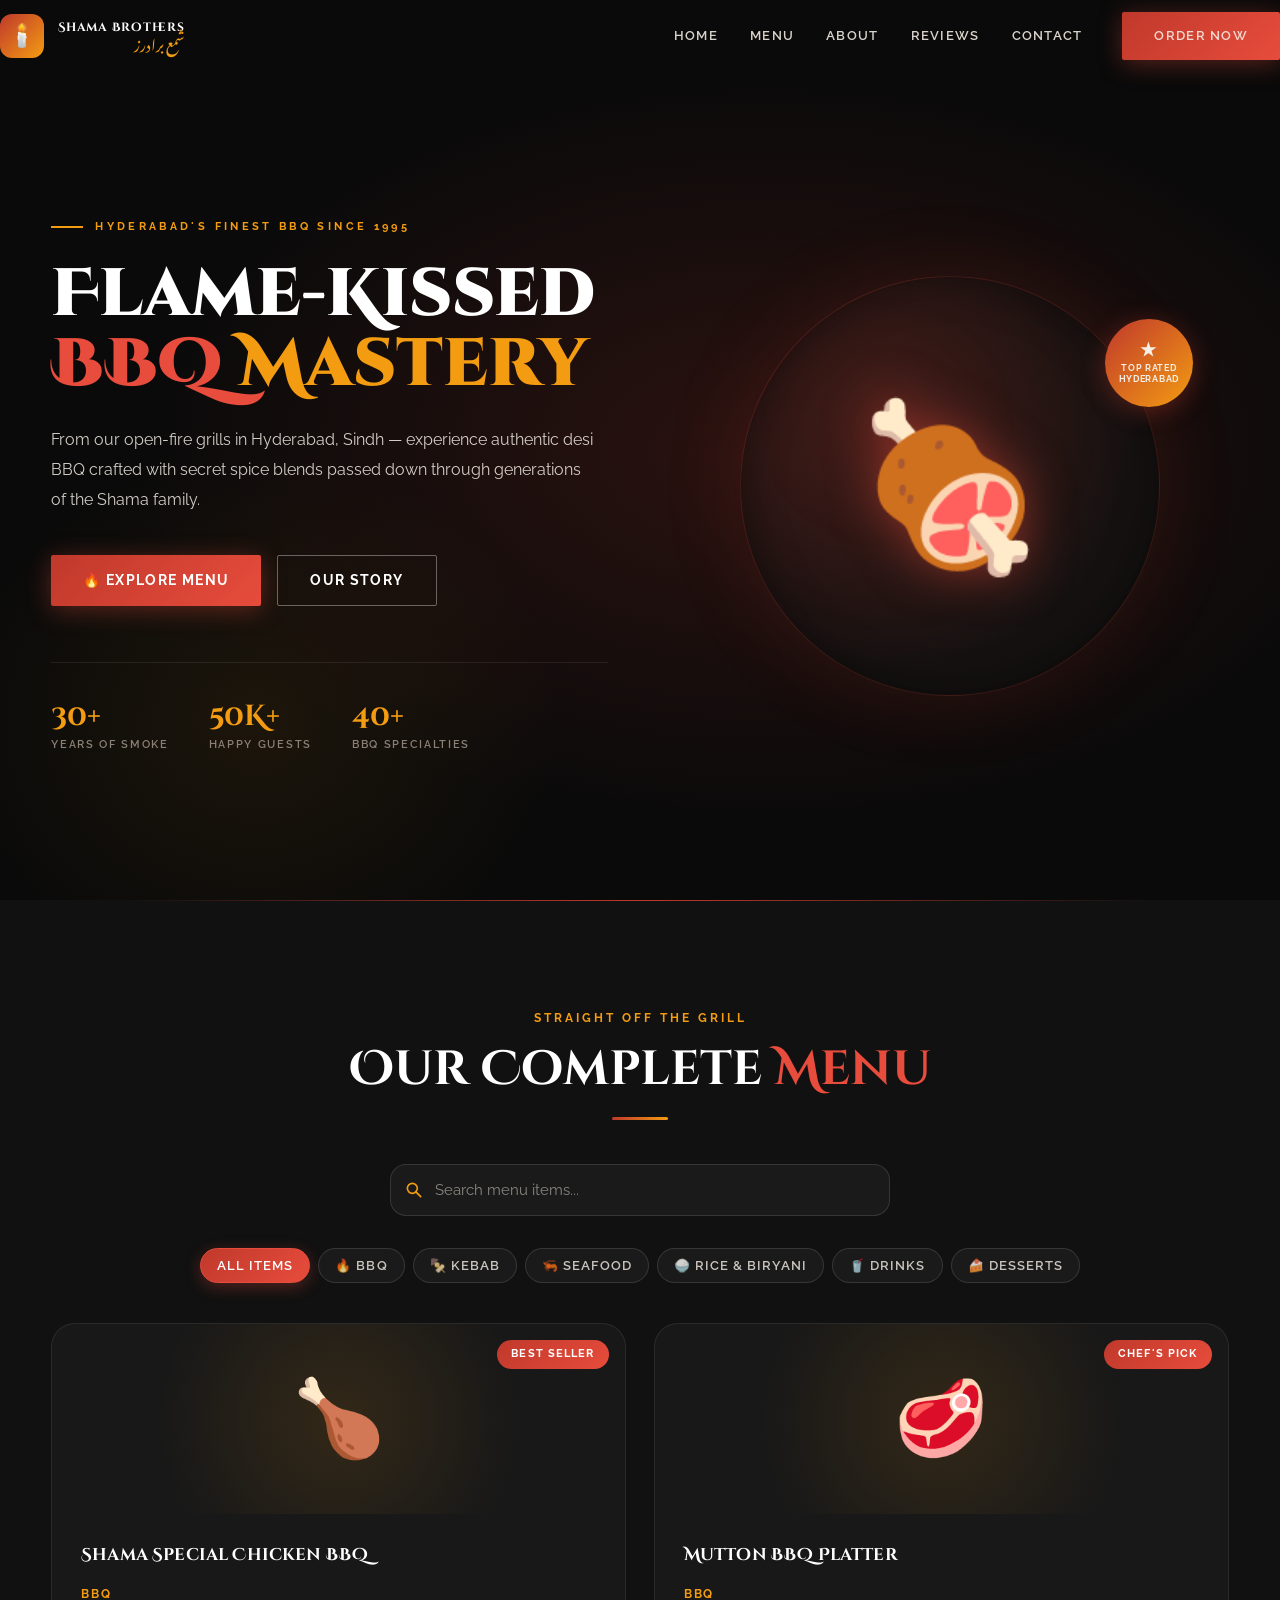
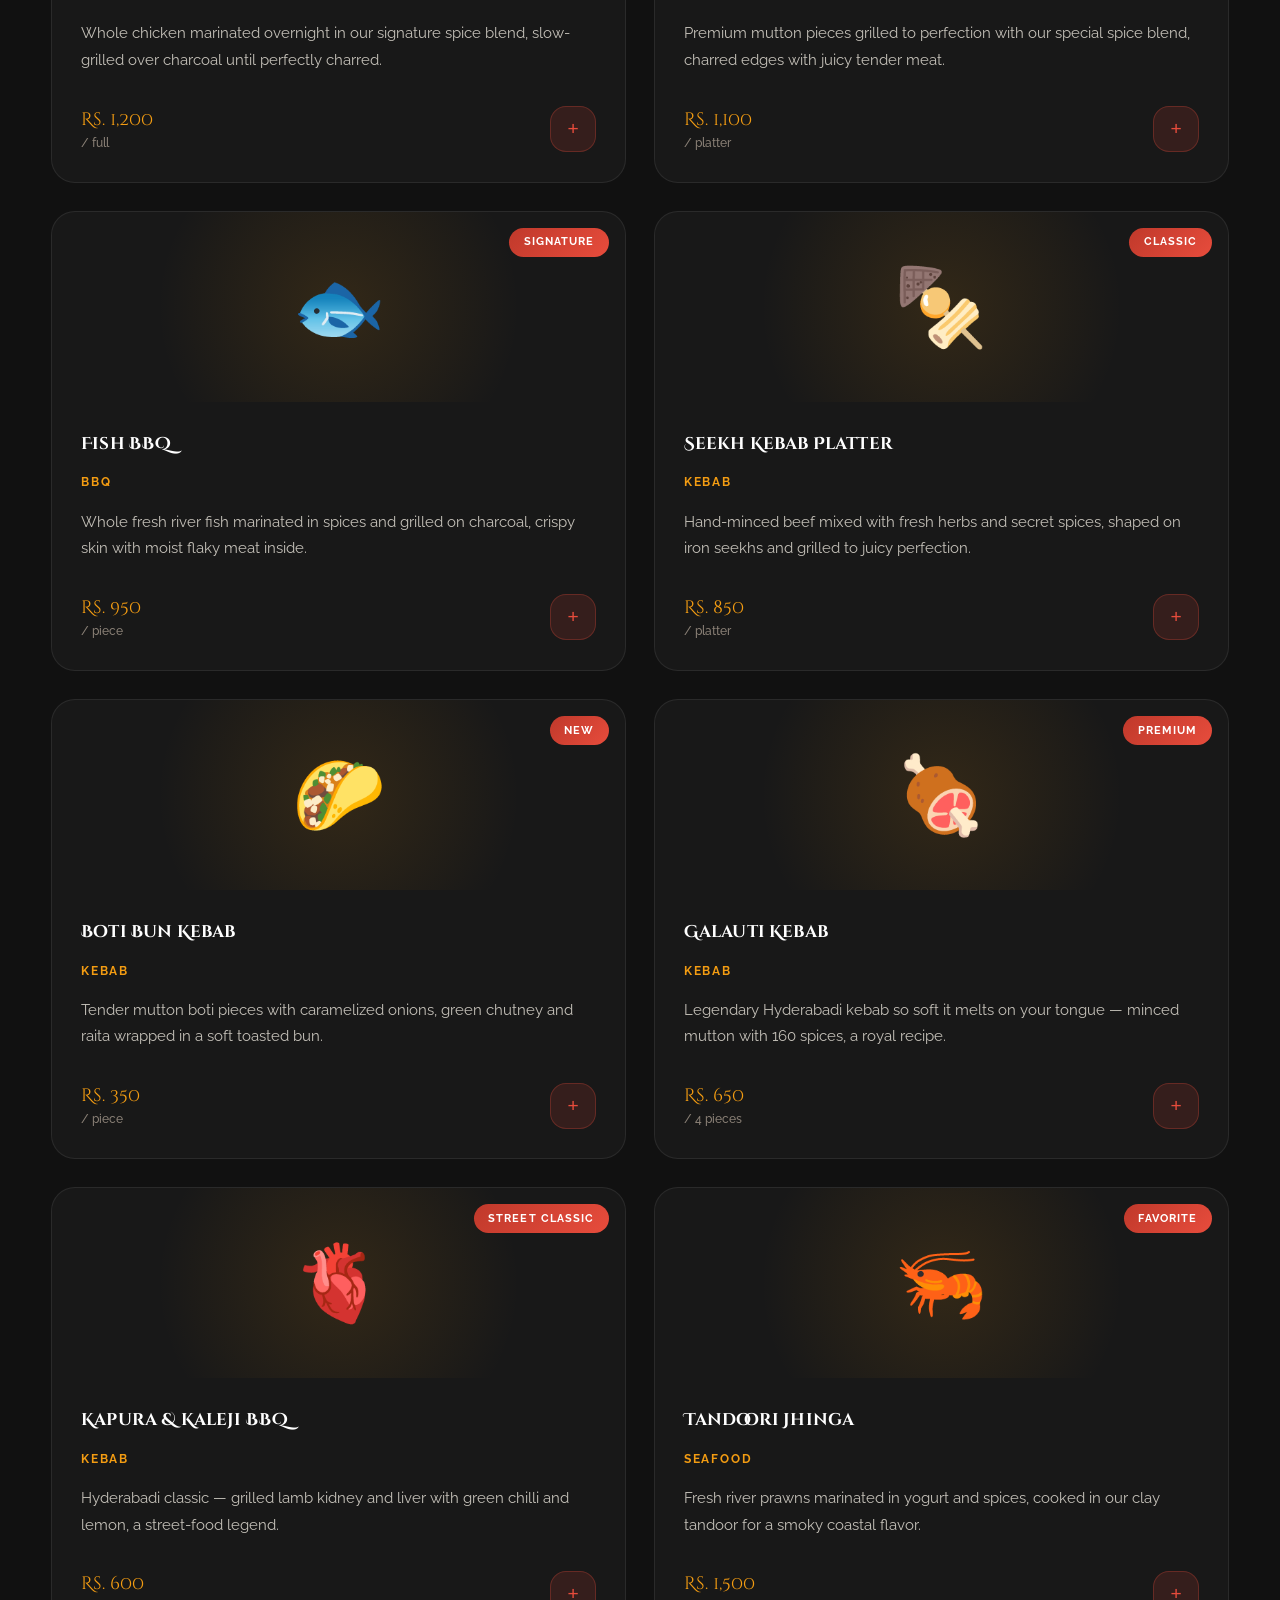
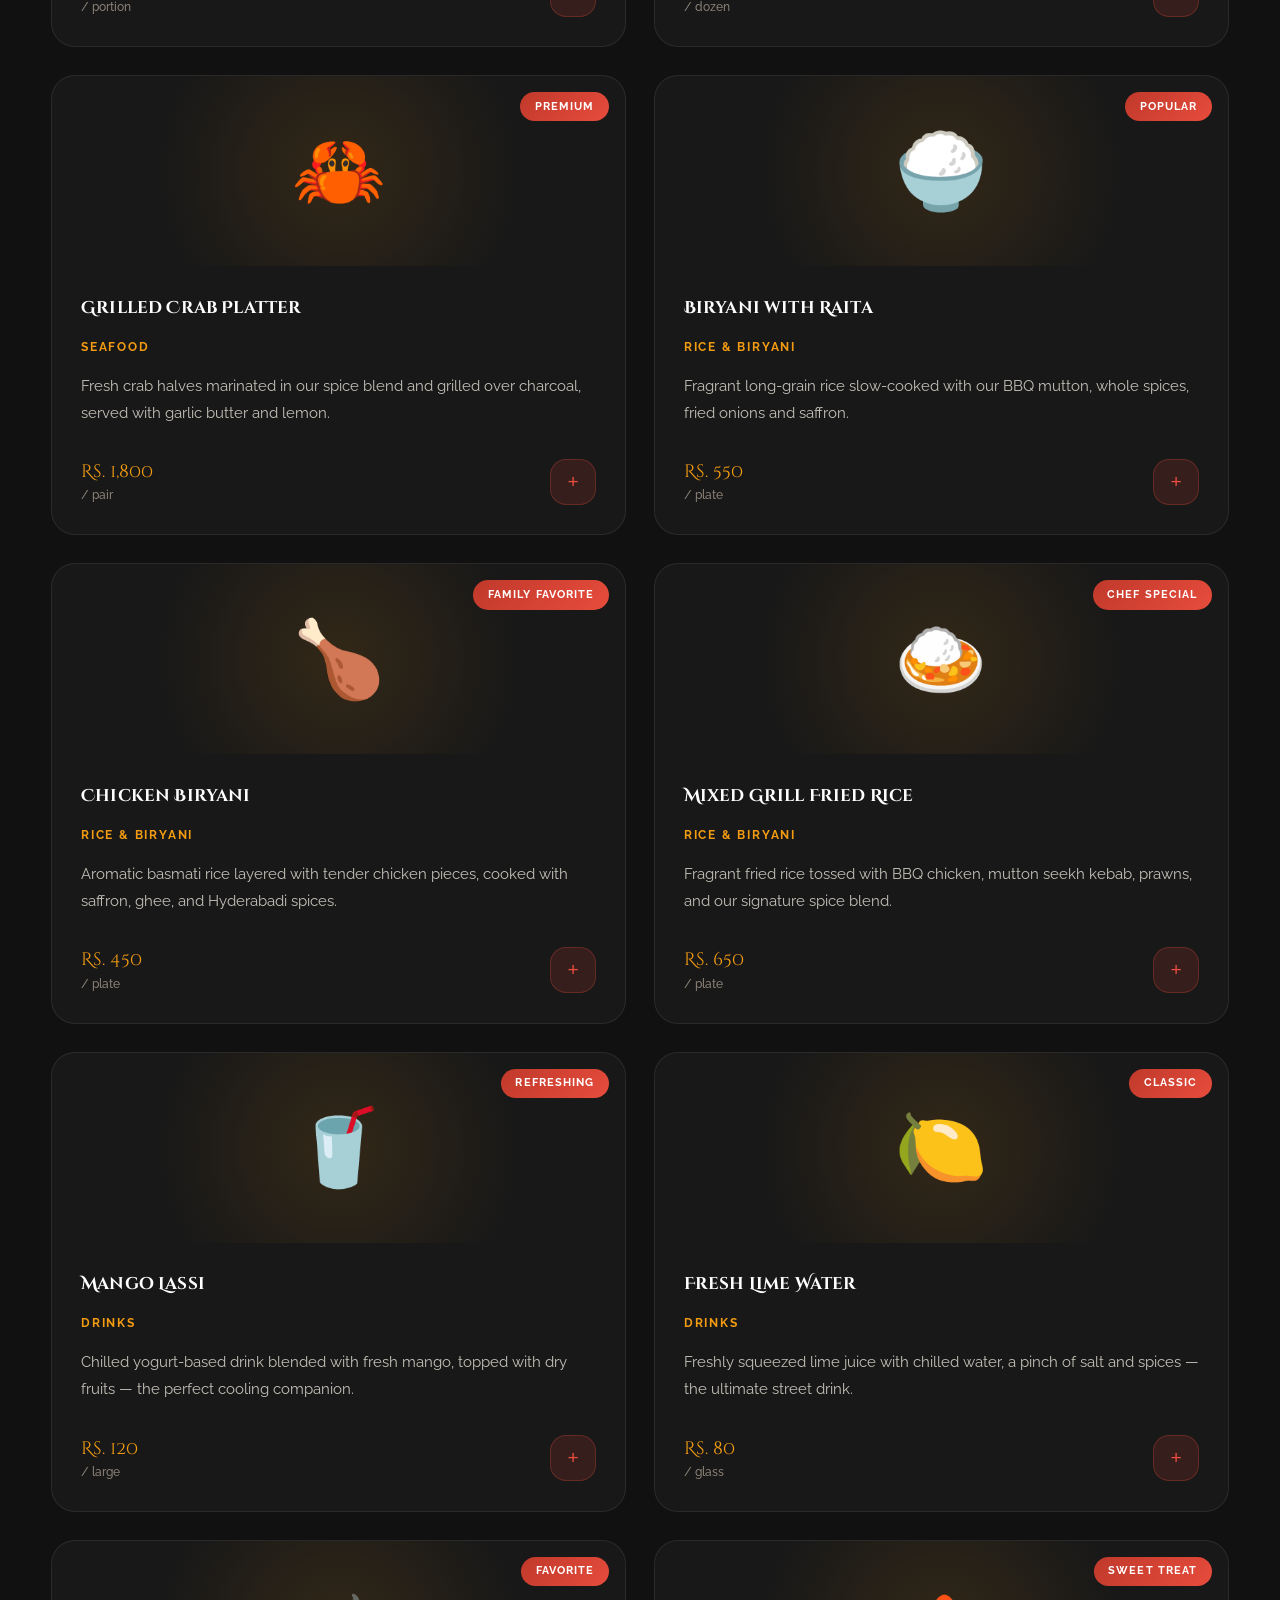
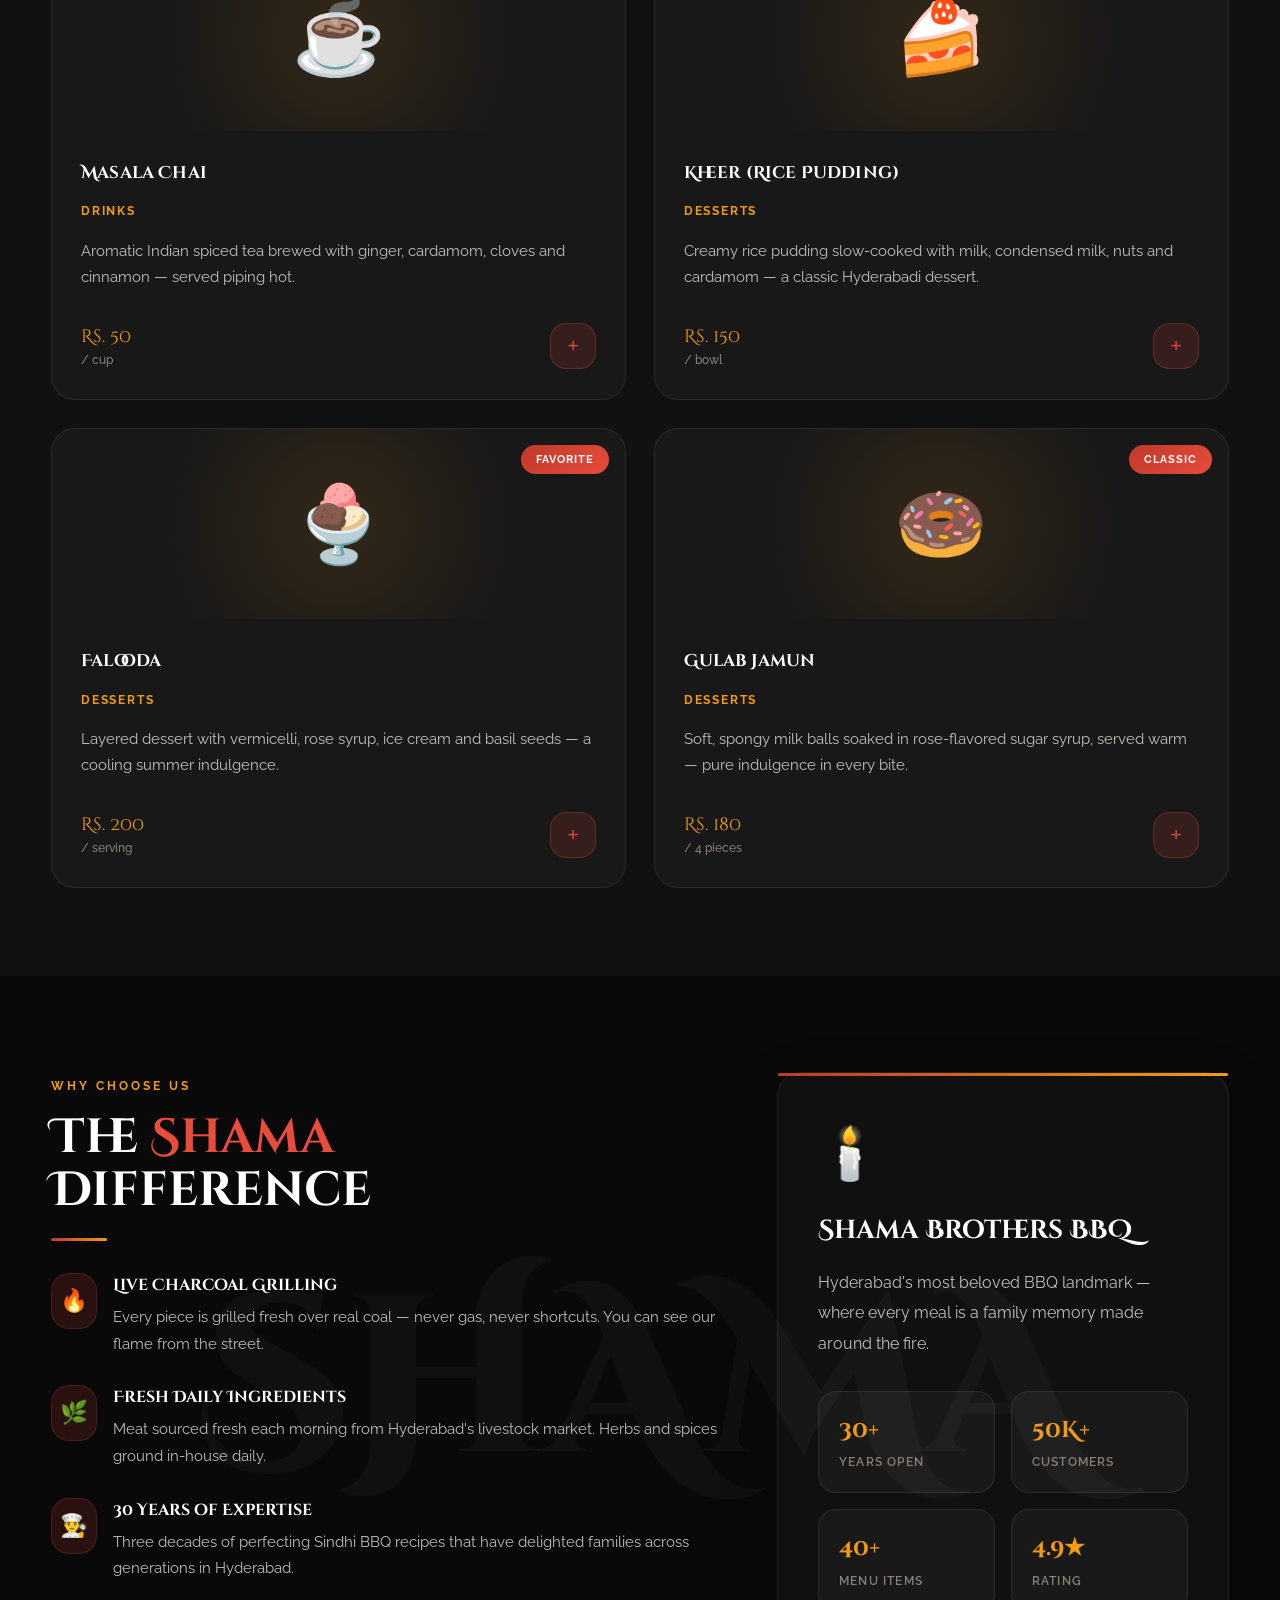
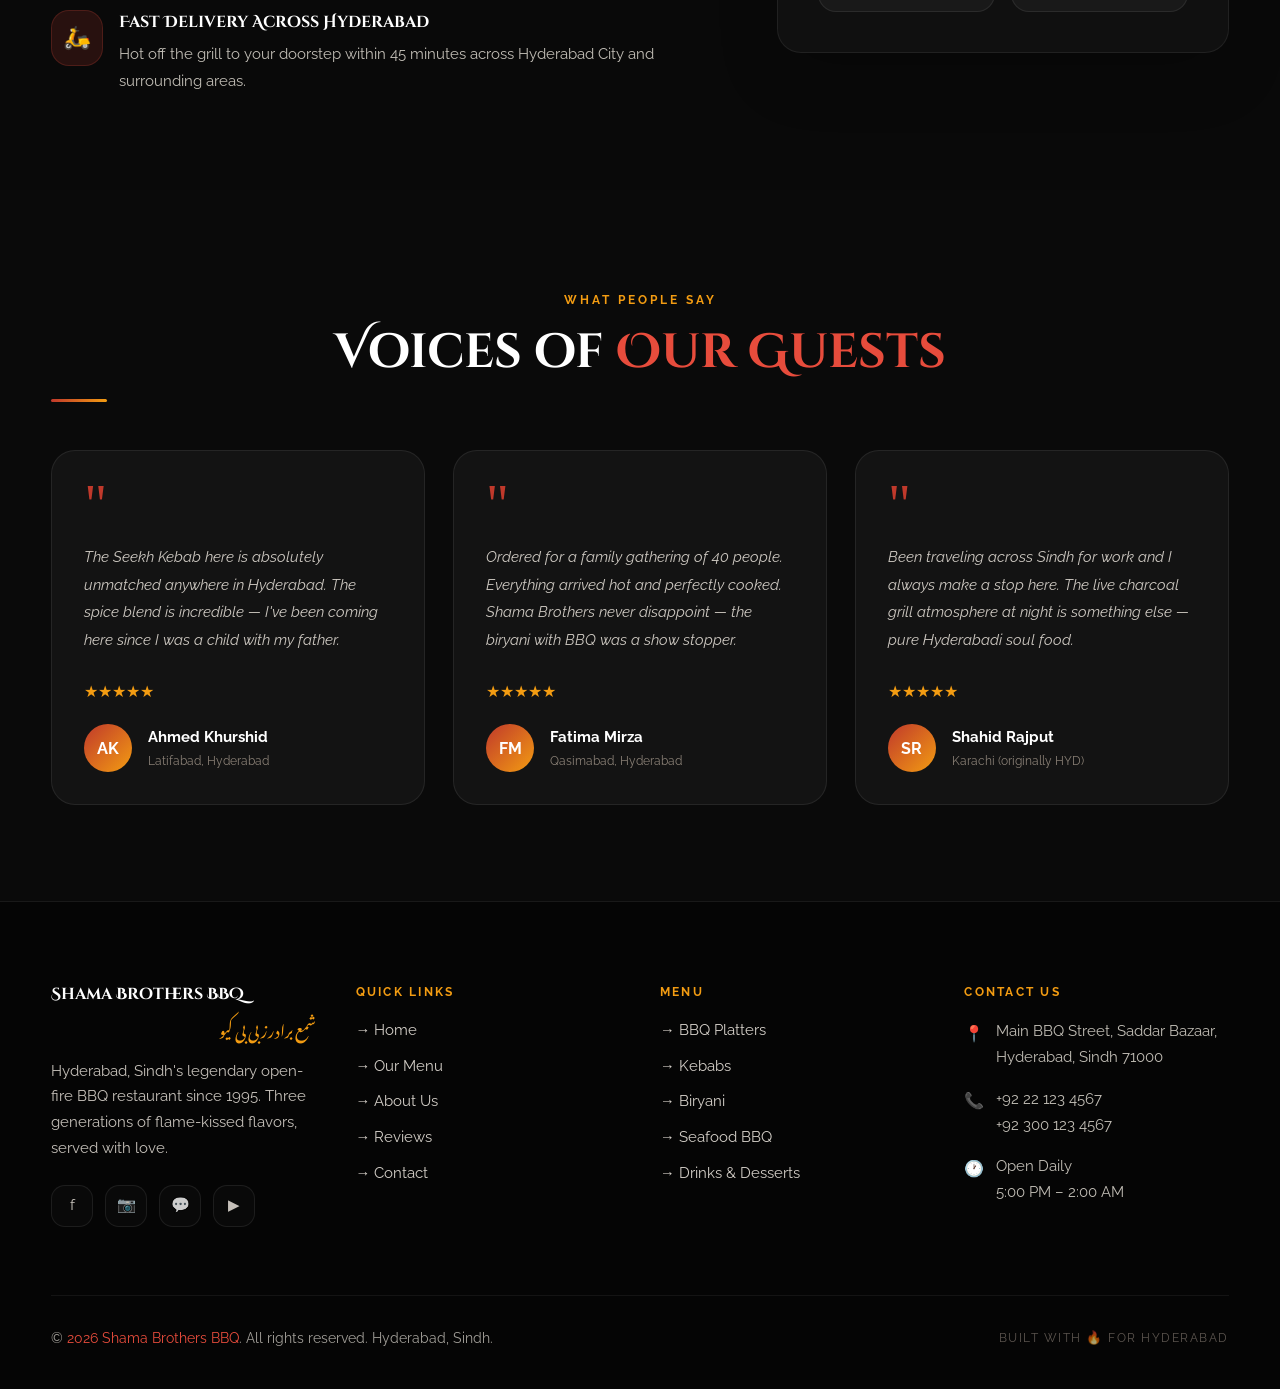
==== index.html @ 5238eca7 "Add complete menu page with search and filter functionality" ====
<!DOCTYPE html>
<html lang="en">
<head>
  <meta charset="UTF-8" />
  <meta name="viewport" content="width=device-width, initial-scale=1.0" />
  <title>Shama Brothers BBQ – Hyderabad</title>
  <link rel="preconnect" href="https://fonts.googleapis.com" />
  <link rel="preconnect" href="https://fonts.gstatic.com" crossorigin />
  <link href="https://fonts.googleapis.com/css2?family=Cinzel+Decorative:wght@700;900&family=Raleway:wght@300;400;500;600;700&family=Noto+Nastaliq+Urdu:wght@400;700&display=swap" rel="stylesheet" />
  <link rel="stylesheet" href="css/style.css">
</head>
<body>

<nav class="nav" id="navbar">
  <div class="container">
    <a href="#" class="nav-logo">
      <div class="nav-logo-icon">🕯️</div>
      <div class="nav-logo-text">
        <span class="nav-logo-en">Shama Brothers</span>
        <span class="nav-logo-ur">شمع برادرز</span>
      </div>
    </a>
    <div class="nav-links">
      <a href="#home">Home</a>
      <a href="#featured">Menu</a>
      <a href="#why">About</a>
      <a href="#testimonials">Reviews</a>
      <a href="#footer">Contact</a>
      <a href="#featured" class="btn btn-primary">Order Now</a>
    </div>
    <div class="hamburger" id="hamburger">
      <span></span><span></span><span></span>
    </div>
  </div>
</nav>

<div class="nav-mobile" id="nav-mobile">
  <a href="#home">Home</a>
  <a href="#featured">Menu</a>
  <a href="#why">About</a>
  <a href="#testimonials">Reviews</a>
  <a href="#footer">Contact</a>
  <a href="#featured" class="btn btn-primary" style="text-align:center">Order Now</a>
</div>


<section class="hero" id="home">
  <div class="hero-bg"></div>
  <div class="hero-particles" id="particles"></div>
  <div class="container">
    <div class="hero-grid">
      <div class="hero-content">
        <div class="hero-eyebrow fade-up">
          <div class="hero-eyebrow-line"></div>
          <span>Hyderabad's Finest BBQ Since 1995</span>
        </div>
        <h1 class="hero-title fade-up fade-up-delay-1">
          Flame-Kissed<br/>
          <span class="fire">BBQ</span> <span class="gold">Mastery</span>
        </h1>
        <p class="hero-subtitle fade-up fade-up-delay-2">
          From our open-fire grills in Hyderabad, Sindh — experience authentic desi BBQ crafted with secret spice blends passed down through generations of the Shama family.
        </p>
        <div class="hero-cta fade-up fade-up-delay-3">
          <a href="#featured" class="btn btn-primary">🔥 Explore Menu</a>
          <a href="#why" class="btn btn-outline">Our Story</a>
        </div>
        <div class="hero-stats fade-up fade-up-delay-4">
          <div>
            <div class="hero-stat-num">30+</div>
            <div class="hero-stat-label">Years of Smoke</div>
          </div>
          <div>
            <div class="hero-stat-num">50K+</div>
            <div class="hero-stat-label">Happy Guests</div>
          </div>
          <div>
            <div class="hero-stat-num">40+</div>
            <div class="hero-stat-label">BBQ Specialties</div>
          </div>
        </div>
      </div>
      <div class="hero-visual fade-up fade-up-delay-2">
        <div class="hero-plate">
          <div class="hero-plate-inner">🍖</div>
          <div class="hero-badge">
            <div class="hero-badge-inner">
              <div class="hero-badge-num">★</div>
              <div>Top Rated</div>
              <div>Hyderabad</div>
            </div>
          </div>
        </div>
      </div>
    </div>
  </div>
</section>


<section class="menu" id="featured">
  <div class="container">
    <div class="menu-header fade-up">
      <span class="section-label">Straight Off the Grill</span>
      <h2 class="section-title">Our Complete <span>Menu</span></h2>
      <div class="divider"></div>
    </div>

    <!-- Search Bar -->
    <div class="menu-search-wrapper fade-up fade-up-delay-1">
      <div class="menu-search">
        <input type="text" id="menuSearch" class="menu-search-input" placeholder="Search menu items...">
        <svg class="search-icon" viewBox="0 0 24 24" width="20" height="20">
          <circle cx="10" cy="10" r="6" fill="none" stroke="currentColor" stroke-width="2"/>
          <line x1="14" y1="14" x2="20" y2="20" stroke="currentColor" stroke-width="2" stroke-linecap="round"/>
        </svg>
      </div>
      <div id="searchResults" class="search-results"></div>
    </div>

    <!-- Category Filters -->
    <div class="menu-filters fade-up fade-up-delay-2">
      <button class="filter-btn active" data-category="all">All Items</button>
      <button class="filter-btn" data-category="bbq">🔥 BBQ</button>
      <button class="filter-btn" data-category="kebab">🍢 Kebab</button>
      <button class="filter-btn" data-category="seafood">🦐 Seafood</button>
      <button class="filter-btn" data-category="rice">🍚 Rice & Biryani</button>
      <button class="filter-btn" data-category="drinks">🥤 Drinks</button>
      <button class="filter-btn" data-category="desserts">🍰 Desserts</button>
    </div>

    <!-- Menu Grid -->
    <div class="dishes-grid" id="menugrid">
      <!-- BBQ Category -->
      <div class="dish-card fade-up fade-up-delay-1" data-category="bbq" data-name="Shama Special Chicken BBQ" data-search="chicken bbq grilled marinated">
        <div class="dish-emoji">🍗<div class="dish-tag">Best Seller</div></div>
        <div class="dish-body">
          <div class="dish-name">Shama Special Chicken BBQ</div>
          <div class="dish-category">BBQ</div>
          <div class="dish-desc">Whole chicken marinated overnight in our signature spice blend, slow-grilled over charcoal until perfectly charred.</div>
          <div class="dish-footer">
            <div class="dish-price">Rs. 1,200 <span>/ full</span></div>
            <button class="dish-btn">+</button>
          </div>
        </div>
      </div>

      <div class="dish-card fade-up fade-up-delay-2" data-category="bbq" data-name="Mutton BBQ" data-search="mutton bbq grilled meat">
        <div class="dish-emoji">🥩<div class="dish-tag">Chef's Pick</div></div>
        <div class="dish-body">
          <div class="dish-name">Mutton BBQ Platter</div>
          <div class="dish-category">BBQ</div>
          <div class="dish-desc">Premium mutton pieces grilled to perfection with our special spice blend, charred edges with juicy tender meat.</div>
          <div class="dish-footer">
            <div class="dish-price">Rs. 1,100 <span>/ platter</span></div>
            <button class="dish-btn">+</button>
          </div>
        </div>
      </div>

      <div class="dish-card fade-up fade-up-delay-3" data-category="bbq" data-name="Fish BBQ" data-search="fish bbq grilled seafood">
        <div class="dish-emoji">🐟<div class="dish-tag">Signature</div></div>
        <div class="dish-body">
          <div class="dish-name">Fish BBQ</div>
          <div class="dish-category">BBQ</div>
          <div class="dish-desc">Whole fresh river fish marinated in spices and grilled on charcoal, crispy skin with moist flaky meat inside.</div>
          <div class="dish-footer">
            <div class="dish-price">Rs. 950 <span>/ piece</span></div>
            <button class="dish-btn">+</button>
          </div>
        </div>
      </div>

      <!-- Kebab Category -->
      <div class="dish-card fade-up fade-up-delay-1" data-category="kebab" data-name="Seekh Kebab" data-search="seekh kebab minced beef grilled">
        <div class="dish-emoji">🍢<div class="dish-tag">Classic</div></div>
        <div class="dish-body">
          <div class="dish-name">Seekh Kebab Platter</div>
          <div class="dish-category">Kebab</div>
          <div class="dish-desc">Hand-minced beef mixed with fresh herbs and secret spices, shaped on iron seekhs and grilled to juicy perfection.</div>
          <div class="dish-footer">
            <div class="dish-price">Rs. 850 <span>/ platter</span></div>
            <button class="dish-btn">+</button>
          </div>
        </div>
      </div>

      <div class="dish-card fade-up fade-up-delay-2" data-category="kebab" data-name="Boti Bun Kebab" data-search="boti kebab mutton bun">
        <div class="dish-emoji">🌮<div class="dish-tag">New</div></div>
        <div class="dish-body">
          <div class="dish-name">Boti Bun Kebab</div>
          <div class="dish-category">Kebab</div>
          <div class="dish-desc">Tender mutton boti pieces with caramelized onions, green chutney and raita wrapped in a soft toasted bun.</div>
          <div class="dish-footer">
            <div class="dish-price">Rs. 350 <span>/ piece</span></div>
            <button class="dish-btn">+</button>
          </div>
        </div>
      </div>

      <div class="dish-card fade-up fade-up-delay-3" data-category="kebab" data-name="Galauti Kebab" data-search="galauti kebab melt-in-mouth soft">
        <div class="dish-emoji">🍖<div class="dish-tag">Premium</div></div>
        <div class="dish-body">
          <div class="dish-name">Galauti Kebab</div>
          <div class="dish-category">Kebab</div>
          <div class="dish-desc">Legendary Hyderabadi kebab so soft it melts on your tongue — minced mutton with 160 spices, a royal recipe.</div>
          <div class="dish-footer">
            <div class="dish-price">Rs. 650 <span>/ 4 pieces</span></div>
            <button class="dish-btn">+</button>
          </div>
        </div>
      </div>

      <div class="dish-card fade-up fade-up-delay-1" data-category="kebab" data-name="Kapura & Kaleji BBQ" data-search="kapura kaleji kidney liver grilled">
        <div class="dish-emoji">🫀<div class="dish-tag">Street Classic</div></div>
        <div class="dish-body">
          <div class="dish-name">Kapura & Kaleji BBQ</div>
          <div class="dish-category">Kebab</div>
          <div class="dish-desc">Hyderabadi classic — grilled lamb kidney and liver with green chilli and lemon, a street-food legend.</div>
          <div class="dish-footer">
            <div class="dish-price">Rs. 600 <span>/ portion</span></div>
            <button class="dish-btn">+</button>
          </div>
        </div>
      </div>

      <!-- Seafood Category -->
      <div class="dish-card fade-up fade-up-delay-2" data-category="seafood" data-name="Tandoori Jhinga" data-search="tandoori prawns jhinga seafood">
        <div class="dish-emoji">🦐<div class="dish-tag">Favorite</div></div>
        <div class="dish-body">
          <div class="dish-name">Tandoori Jhinga</div>
          <div class="dish-category">Seafood</div>
          <div class="dish-desc">Fresh river prawns marinated in yogurt and spices, cooked in our clay tandoor for a smoky coastal flavor.</div>
          <div class="dish-footer">
            <div class="dish-price">Rs. 1,500 <span>/ dozen</span></div>
            <button class="dish-btn">+</button>
          </div>
        </div>
      </div>

      <div class="dish-card fade-up fade-up-delay-3" data-category="seafood" data-name="Grilled Crab" data-search="crab grilled seafood bbq">
        <div class="dish-emoji">🦀<div class="dish-tag">Premium</div></div>
        <div class="dish-body">
          <div class="dish-name">Grilled Crab Platter</div>
          <div class="dish-category">Seafood</div>
          <div class="dish-desc">Fresh crab halves marinated in our spice blend and grilled over charcoal, served with garlic butter and lemon.</div>
          <div class="dish-footer">
            <div class="dish-price">Rs. 1,800 <span>/ pair</span></div>
            <button class="dish-btn">+</button>
          </div>
        </div>
      </div>

      <!-- Rice & Biryani Category -->
      <div class="dish-card fade-up fade-up-delay-1" data-category="rice" data-name="Biryani with Raita" data-search="biryani rice mutton fragrant">
        <div class="dish-emoji">🍚<div class="dish-tag">Popular</div></div>
        <div class="dish-body">
          <div class="dish-name">Biryani with Raita</div>
          <div class="dish-category">Rice & Biryani</div>
          <div class="dish-desc">Fragrant long-grain rice slow-cooked with our BBQ mutton, whole spices, fried onions and saffron.</div>
          <div class="dish-footer">
            <div class="dish-price">Rs. 550 <span>/ plate</span></div>
            <button class="dish-btn">+</button>
          </div>
        </div>
      </div>

      <div class="dish-card fade-up fade-up-delay-2" data-category="rice" data-name="Chicken Biryani" data-search="chicken biryani rice fragrant">
        <div class="dish-emoji">🍗<div class="dish-tag">Family Favorite</div></div>
        <div class="dish-body">
          <div class="dish-name">Chicken Biryani</div>
          <div class="dish-category">Rice & Biryani</div>
          <div class="dish-desc">Aromatic basmati rice layered with tender chicken pieces, cooked with saffron, ghee, and Hyderabadi spices.</div>
          <div class="dish-footer">
            <div class="dish-price">Rs. 450 <span>/ plate</span></div>
            <button class="dish-btn">+</button>
          </div>
        </div>
      </div>

      <div class="dish-card fade-up fade-up-delay-3" data-category="rice" data-name="Mixed Grill Rice" data-search="mixed grill rice bbq platter">
        <div class="dish-emoji">🍛<div class="dish-tag">Chef Special</div></div>
        <div class="dish-body">
          <div class="dish-name">Mixed Grill Fried Rice</div>
          <div class="dish-category">Rice & Biryani</div>
          <div class="dish-desc">Fragrant fried rice tossed with BBQ chicken, mutton seekh kebab, prawns, and our signature spice blend.</div>
          <div class="dish-footer">
            <div class="dish-price">Rs. 650 <span>/ plate</span></div>
            <button class="dish-btn">+</button>
          </div>
        </div>
      </div>

      <!-- Drinks Category -->
      <div class="dish-card fade-up fade-up-delay-1" data-category="drinks" data-name="Mango Lassi" data-search="lassi mango drink yogurt">
        <div class="dish-emoji">🥤<div class="dish-tag">Refreshing</div></div>
        <div class="dish-body">
          <div class="dish-name">Mango Lassi</div>
          <div class="dish-category">Drinks</div>
          <div class="dish-desc">Chilled yogurt-based drink blended with fresh mango, topped with dry fruits — the perfect cooling companion.</div>
          <div class="dish-footer">
            <div class="dish-price">Rs. 120 <span>/ large</span></div>
            <button class="dish-btn">+</button>
          </div>
        </div>
      </div>

      <div class="dish-card fade-up fade-up-delay-2" data-category="drinks" data-name="Fresh Lime Water" data-search="lime juice water drink fresh">
        <div class="dish-emoji">🍋<div class="dish-tag">Classic</div></div>
        <div class="dish-body">
          <div class="dish-name">Fresh Lime Water</div>
          <div class="dish-category">Drinks</div>
          <div class="dish-desc">Freshly squeezed lime juice with chilled water, a pinch of salt and spices — the ultimate street drink.</div>
          <div class="dish-footer">
            <div class="dish-price">Rs. 80 <span>/ glass</span></div>
            <button class="dish-btn">+</button>
          </div>
        </div>
      </div>

      <div class="dish-card fade-up fade-up-delay-3" data-category="drinks" data-name="Masala Chai" data-search="chai tea masala spiced hot">
        <div class="dish-emoji">☕<div class="dish-tag">Favorite</div></div>
        <div class="dish-body">
          <div class="dish-name">Masala Chai</div>
          <div class="dish-category">Drinks</div>
          <div class="dish-desc">Aromatic Indian spiced tea brewed with ginger, cardamom, cloves and cinnamon — served piping hot.</div>
          <div class="dish-footer">
            <div class="dish-price">Rs. 50 <span>/ cup</span></div>
            <button class="dish-btn">+</button>
          </div>
        </div>
      </div>

      <!-- Desserts Category -->
      <div class="dish-card fade-up fade-up-delay-1" data-category="desserts" data-name="Kheer" data-search="kheer rice pudding dessert sweet">
        <div class="dish-emoji">🍰<div class="dish-tag">Sweet Treat</div></div>
        <div class="dish-body">
          <div class="dish-name">Kheer (Rice Pudding)</div>
          <div class="dish-category">Desserts</div>
          <div class="dish-desc">Creamy rice pudding slow-cooked with milk, condensed milk, nuts and cardamom — a classic Hyderabadi dessert.</div>
          <div class="dish-footer">
            <div class="dish-price">Rs. 150 <span>/ bowl</span></div>
            <button class="dish-btn">+</button>
          </div>
        </div>
      </div>

      <div class="dish-card fade-up fade-up-delay-2" data-category="desserts" data-name="Falooda" data-search="falooda dessert ice cream sweet">
        <div class="dish-emoji">🍨<div class="dish-tag">Favorite</div></div>
        <div class="dish-body">
          <div class="dish-name">Falooda</div>
          <div class="dish-category">Desserts</div>
          <div class="dish-desc">Layered dessert with vermicelli, rose syrup, ice cream and basil seeds — a cooling summer indulgence.</div>
          <div class="dish-footer">
            <div class="dish-price">Rs. 200 <span>/ serving</span></div>
            <button class="dish-btn">+</button>
          </div>
        </div>
      </div>

      <div class="dish-card fade-up fade-up-delay-3" data-category="desserts" data-name="Gulab Jamun" data-search="gulab jamun donut syrup dessert">
        <div class="dish-emoji">🍩<div class="dish-tag">Classic</div></div>
        <div class="dish-body">
          <div class="dish-name">Gulab Jamun</div>
          <div class="dish-category">Desserts</div>
          <div class="dish-desc">Soft, spongy milk balls soaked in rose-flavored sugar syrup, served warm — pure indulgence in every bite.</div>
          <div class="dish-footer">
            <div class="dish-price">Rs. 180 <span>/ 4 pieces</span></div>
            <button class="dish-btn">+</button>
          </div>
        </div>
      </div>
    </div>

    <!-- No Results Message -->
    <div id="noResults" class="no-results" style="display: none;">
      <div class="no-results-icon">🔍</div>
      <div class="no-results-text">No items found. Try a different search or filter.</div>
    </div>
  </div>
</section>

<section class="why" id="why">
  <div class="why-bg-text">SHAMA</div>
  <div class="container">
    <div class="why-layout">
      <div>
        <span class="section-label fade-up">Why Choose Us</span>
        <h2 class="section-title fade-up fade-up-delay-1">The <span>Shama</span><br/>Difference</h2>
        <div class="divider fade-up fade-up-delay-1"></div>
        <div class="why-features">
          <div class="why-feature fade-up fade-up-delay-2">
            <div class="why-icon">🔥</div>
            <div>
              <div class="why-feature-title">Live Charcoal Grilling</div>
              <div class="why-feature-desc">Every piece is grilled fresh over real coal — never gas, never shortcuts. You can see our flame from the street.</div>
            </div>
          </div>
          <div class="why-feature fade-up fade-up-delay-3">
            <div class="why-icon">🌿</div>
            <div>
              <div class="why-feature-title">Fresh Daily Ingredients</div>
              <div class="why-feature-desc">Meat sourced fresh each morning from Hyderabad's livestock market. Herbs and spices ground in-house daily.</div>
            </div>
          </div>
          <div class="why-feature fade-up fade-up-delay-4">
            <div class="why-icon">👨‍🍳</div>
            <div>
              <div class="why-feature-title">30 Years of Expertise</div>
              <div class="why-feature-desc">Three decades of perfecting Sindhi BBQ recipes that have delighted families across generations in Hyderabad.</div>
            </div>
          </div>
          <div class="why-feature fade-up">
            <div class="why-icon">🛵</div>
            <div>
              <div class="why-feature-title">Fast Delivery Across Hyderabad</div>
              <div class="why-feature-desc">Hot off the grill to your doorstep within 45 minutes across Hyderabad City and surrounding areas.</div>
            </div>
          </div>
        </div>
      </div>
      <div class="why-visual fade-up fade-up-delay-2">
        <div class="why-card">
          <div class="why-card-flame">🕯️</div>
          <div class="why-card-title">Shama Brothers BBQ</div>
          <div class="why-card-sub">Hyderabad's most beloved BBQ landmark — where every meal is a family memory made around the fire.</div>
          <div class="why-card-stats">
            <div class="why-stat">
              <div class="why-stat-num">30+</div>
              <div class="why-stat-label">Years Open</div>
            </div>
            <div class="why-stat">
              <div class="why-stat-num">50K+</div>
              <div class="why-stat-label">Customers</div>
            </div>
            <div class="why-stat">
              <div class="why-stat-num">40+</div>
              <div class="why-stat-label">Menu Items</div>
            </div>
            <div class="why-stat">
              <div class="why-stat-num">4.9★</div>
              <div class="why-stat-label">Rating</div>
            </div>
          </div>
        </div>
      </div>
    </div>
  </div>
</section>

<section class="testimonials" id="testimonials">
  <div class="container">
    <div class="testimonials-header fade-up">
      <span class="section-label">What People Say</span>
      <h2 class="section-title">Voices of <span>Our Guests</span></h2>
      <div class="divider"></div>
    </div>
    <div class="testimonials-grid">
      <div class="testi-card fade-up fade-up-delay-1">
        <div class="testi-quote">"</div>
        <div class="testi-text">The Seekh Kebab here is absolutely unmatched anywhere in Hyderabad. The spice blend is incredible — I've been coming here since I was a child with my father.</div>
        <div class="testi-stars">★★★★★</div>
        <div class="testi-author">
          <div class="testi-avatar">AK</div>
          <div>
            <div class="testi-name">Ahmed Khurshid</div>
            <div class="testi-loc">Latifabad, Hyderabad</div>
          </div>
        </div>
      </div>
      <div class="testi-card fade-up fade-up-delay-2">
        <div class="testi-quote">"</div>
        <div class="testi-text">Ordered for a family gathering of 40 people. Everything arrived hot and perfectly cooked. Shama Brothers never disappoint — the biryani with BBQ was a show stopper.</div>
        <div class="testi-stars">★★★★★</div>
        <div class="testi-author">
          <div class="testi-avatar">FM</div>
          <div>
            <div class="testi-name">Fatima Mirza</div>
            <div class="testi-loc">Qasimabad, Hyderabad</div>
          </div>
        </div>
      </div>
      <div class="testi-card fade-up fade-up-delay-3">
        <div class="testi-quote">"</div>
        <div class="testi-text">Been traveling across Sindh for work and I always make a stop here. The live charcoal grill atmosphere at night is something else — pure Hyderabadi soul food.</div>
        <div class="testi-stars">★★★★★</div>
        <div class="testi-author">
          <div class="testi-avatar">SR</div>
          <div>
            <div class="testi-name">Shahid Rajput</div>
            <div class="testi-loc">Karachi (originally HYD)</div>
          </div>
        </div>
      </div>
    </div>
  </div>
</section>

<footer class="footer" id="footer">
  <div class="container">
    <div class="footer-grid">
      <div>
        <div class="footer-brand-name">Shama Brothers BBQ</div>
        <div class="footer-brand-ur">شمع برادرز بی بی کیو</div>
        <div class="footer-desc">Hyderabad, Sindh's legendary open-fire BBQ restaurant since 1995. Three generations of flame-kissed flavors, served with love.</div>
        <div class="footer-socials">
          <a class="social-btn" href="#" title="Facebook">f</a>
          <a class="social-btn" href="#" title="Instagram">📷</a>
          <a class="social-btn" href="#" title="WhatsApp">💬</a>
          <a class="social-btn" href="#" title="TikTok">▶</a>
        </div>
      </div>
      <div>
        <div class="footer-col-title">Quick Links</div>
        <div class="footer-links">
          <a href="#home">→ Home</a>
          <a href="#featured">→ Our Menu</a>
          <a href="#why">→ About Us</a>
          <a href="#testimonials">→ Reviews</a>
          <a href="#footer">→ Contact</a>
        </div>
      </div>
      <div>
        <div class="footer-col-title">Menu</div>
        <div class="footer-links">
          <a href="#">→ BBQ Platters</a>
          <a href="#">→ Kebabs</a>
          <a href="#">→ Biryani</a>
          <a href="#">→ Seafood BBQ</a>
          <a href="#">→ Drinks & Desserts</a>
        </div>
      </div>
      <div>
        <div class="footer-col-title">Contact Us</div>
        <div class="footer-contact-item">
          <span class="footer-contact-icon">📍</span>
          <span>Main BBQ Street, Saddar Bazaar, Hyderabad, Sindh 71000</span>
        </div>
        <div class="footer-contact-item">
          <span class="footer-contact-icon">📞</span>
          <span>+92 22 123 4567<br/>+92 300 123 4567</span>
        </div>
        <div class="footer-contact-item">
          <span class="footer-contact-icon">🕐</span>
          <span>Open Daily<br/>5:00 PM – 2:00 AM</span>
        </div>
      </div>
    </div>
    <div class="footer-bottom">
      <div class="footer-copy">© <span id="year">2024</span> <span>Shama Brothers BBQ</span>. All rights reserved. Hyderabad, Sindh.</div>
      <div class="footer-badge">Built with 🔥 for Hyderabad</div>
    </div>
  </div>
</footer>

<button class="scroll-top" id="scroll-top" title="Back to top">↑</button>

<script src="js/main.js" defer></script>
</body>
</html>
---- css/style.css ----
:root {
      --black:    #0a0a0a;
      --charcoal: #141414;
      --ember:    #c0392b;
      --flame:    #e74c3c;
      --gold:     #f39c12;
      --amber:    #e67e22;
      --cream:    #f5efe6;
      --muted:    #8a8076;
      --white:    #ffffff;
      --nav-h:    72px;
    }

    *, *::before, *::after { box-sizing: border-box; margin: 0; padding: 0; }

    html { scroll-behavior: smooth; }
    body {
      background: var(--black);
      color: var(--cream);
      font-family: 'Raleway', sans-serif;
      font-weight: 400;
      line-height: 1.6;
      overflow-x: hidden;
    }
    img { display: block; max-width: 100%; }
    a { text-decoration: none; color: inherit; }
    ul { list-style: none; }

    .container {
      width: min(92%, 1200px);
      margin: 0 auto;
    }
    .section-label {
      display: inline-block;
      font-size: .75rem;
      font-weight: 700;
      letter-spacing: .25em;
      text-transform: uppercase;
      color: var(--gold);
      margin-bottom: 1rem;
    }
    .section-title {
      font-family: 'Cinzel Decorative', serif;
      font-size: clamp(1.8rem, 4vw, 3rem);
      font-weight: 700;
      line-height: 1.1;
      color: var(--white);
      margin-bottom: .5rem;
    }
    .section-title span { color: var(--flame); }
    .divider {
      width: 56px; height: 3px;
      background: linear-gradient(90deg, var(--ember), var(--gold));
      border-radius: 2px;
      margin: 1.25rem 0 2rem;
    }
    .btn {
      display: inline-flex;
      align-items: center;
      gap: .5rem;
      padding: .85rem 2rem;
      border-radius: 2px;
      font-family: 'Raleway', sans-serif;
      font-weight: 700;
      font-size: .85rem;
      letter-spacing: .1em;
      text-transform: uppercase;
      cursor: pointer;
      transition: all .25s;
      border: none;
    }
    .btn-primary {
      background: linear-gradient(135deg, var(--ember), var(--flame));
      color: var(--white);
      box-shadow: 0 4px 24px rgba(231,76,60,.35);
    }
    .btn-primary:hover {
      transform: translateY(-2px);
      box-shadow: 0 8px 32px rgba(231,76,60,.5);
    }
    .btn-outline {
      background: transparent;
      color: var(--white);
      border: 1.5px solid rgba(255,255,255,.35);
    }
    .btn-outline:hover {
      border-color: var(--gold);
      color: var(--gold);
    }

    .nav {
      position: fixed;
      top: 0; left: 0; right: 0;
      z-index: 1000;
      height: var(--nav-h);
      display: flex;
      align-items: center;
      transition: background .3s, backdrop-filter .3s, box-shadow .3s;
    }
    .nav.scrolled {
      background: rgba(10,10,10,.92);
      backdrop-filter: blur(12px);
      box-shadow: 0 2px 24px rgba(0,0,0,.6);
    }
    .nav .container {
      display: flex;
      align-items: center;
      justify-content: space-between;
      width: 100%;
    }

    .nav-logo {
      display: flex;
      align-items: center;
      gap: .85rem;
    }
    .nav-logo-icon {
      width: 44px; height: 44px;
      background: linear-gradient(135deg, var(--ember), var(--gold));
      border-radius: 12px;
      display: flex;
      align-items: center;
      justify-content: center;
      font-size: 1.4rem;
    }
    .nav-logo-text { display: flex; flex-direction: column; line-height: 1.1; }
    .nav-logo-en {
      font-family: 'Cinzel Decorative', serif;
      font-size: .75rem;
      font-weight: 700;
      letter-spacing: .08em;
      color: var(--white);
    }
    .nav-logo-ur {
      font-family: 'Noto Nastaliq Urdu', serif;
      font-size: .95rem;
      color: var(--gold);
      direction: rtl;
    }

    .nav-links {
      display: flex;
      align-items: center;
      gap: 2rem;
    }
    .nav-links a {
      font-size: .8rem;
      font-weight: 600;
      letter-spacing: .1em;
      text-transform: uppercase;
      color: rgba(245,239,230,.88);
      position: relative;
      transition: color .2s ease;
    }
    .nav-links a::after {
      content: '';
      position: absolute;
      bottom: -4px; left: 0;
      width: 0; height: 1.5px;
      background: var(--flame);
      transition: width .25s;
    }
    .nav-links a:hover { color: var(--white); }
    .nav-links a:hover::after { width: 100%; }
    .nav-links .btn { margin-left: .5rem; }

    .hamburger {
      display: none;
      flex-direction: column;
      gap: 5px;
      cursor: pointer;
      padding: 4px;
    }
    .hamburger span {
      display: block;
      width: 24px; height: 2px;
      background: var(--white);
      transition: all .3s;
    }
    .hamburger.open span:nth-child(1) { transform: translateY(7px) rotate(45deg); }
    .hamburger.open span:nth-child(2) { opacity: 0; }
    .hamburger.open span:nth-child(3) { transform: translateY(-7px) rotate(-45deg); }

    /* mobile nav */
    .nav-mobile {
      display: none;
      position: fixed;
      top: var(--nav-h); left: 0; right: 0;
      background: rgba(10,10,10,.97);
      backdrop-filter: blur(16px);
      padding: 2rem;
      z-index: 999;
      flex-direction: column;
      gap: 1.5rem;
    }
    .nav-mobile.open { display: flex; }
    .nav-mobile a {
      font-size: 1rem;
      font-weight: 600;
      letter-spacing: .12em;
      text-transform: uppercase;
      color: rgba(245,239,230,.92);
      border-bottom: 1px solid rgba(255,255,255,.08);
      padding-bottom: 1rem;
      transition: color .2s ease;
    }
    .nav-mobile a:hover { color: var(--gold); }


    .hero {
      min-height: 100vh;
      display: flex;
      align-items: center;
      position: relative;
      overflow: hidden;
      padding-top: var(--nav-h);
    }
    .hero-bg {
      position: absolute;
      inset: 0;
      background:
        radial-gradient(ellipse 70% 60% at 60% 50%, rgba(192,57,43,.18) 0%, transparent 70%),
        radial-gradient(ellipse 40% 50% at 20% 80%, rgba(243,156,18,.08) 0%, transparent 60%),
        var(--black);
    }

    .hero-particles {
      position: absolute;
      inset: 0;
      pointer-events: none;
      overflow: hidden;
    }
    .particle {
      position: absolute;
      bottom: -20px;
      width: 4px;
      border-radius: 50% 50% 20% 20%;
      opacity: 0;
      animation: rise var(--dur) ease-in var(--delay) infinite;
    }
    @keyframes rise {
      0%   { transform: translateY(0) scaleX(1); opacity: .7; }
      80%  { opacity: .3; }
      100% { transform: translateY(-120vh) scaleX(.3) rotate(30deg); opacity: 0; }
    }
    .hero-grid {
      position: relative;
      z-index: 1;
      display: grid;
      grid-template-columns: 1fr 1fr;
      gap: 4rem;
      align-items: center;
      padding: 5rem 0;
    }
    .hero-eyebrow {
      display: flex;
      align-items: center;
      gap: .75rem;
      margin-bottom: 1.5rem;
    }
    .hero-eyebrow-line {
      width: 32px; height: 1.5px;
      background: var(--gold);
    }
    .hero-eyebrow span {
      font-size: .7rem;
      font-weight: 700;
      letter-spacing: .3em;
      text-transform: uppercase;
      color: var(--gold);
    }
    .hero-title {
      font-family: 'Cinzel Decorative', serif;
      font-size: clamp(2rem, 5.5vw, 4.2rem);
      font-weight: 900;
      line-height: 1.05;
      color: var(--white);
      margin-bottom: 1.5rem;
    }
    .hero-title .fire { color: var(--flame); }
    .hero-title .gold { color: var(--gold); }
    .hero-subtitle {
      font-size: 1.02rem;
      font-weight: 400;
      color: rgba(245,239,230,.85);
      max-width: 34rem;
      margin-bottom: 2.5rem;
      line-height: 1.85;
    }
    .hero-cta { display: flex; gap: 1rem; flex-wrap: wrap; }
    .hero-stats {
      display: flex;
      gap: 2.5rem;
      margin-top: 3.5rem;
      padding-top: 2.5rem;
      border-top: 1px solid rgba(255,255,255,.08);
    }
    .hero-stat-num {
      font-family: 'Cinzel Decorative', serif;
      font-size: 1.8rem;
      font-weight: 700;
      color: var(--gold);
      line-height: 1;
    }
    .hero-stat-label {
      font-size: .7rem;
      font-weight: 600;
      letter-spacing: .15em;
      text-transform: uppercase;
      color: var(--muted);
      margin-top: .25rem;
    }


    .hero-visual {
      display: flex;
      justify-content: center;
      align-items: center;
      position: relative;
    }
    .hero-plate {
      width: min(420px, 90%);
      aspect-ratio: 1;
      border-radius: 50%;
      background: radial-gradient(ellipse at 35% 35%, rgba(192,57,43,.25), transparent 65%),
                  rgba(20,20,20,.6);
      border: 1px solid rgba(192,57,43,.2);
      display: flex;
      align-items: center;
      justify-content: center;
      position: relative;
      box-shadow: 0 0 80px rgba(192,57,43,.15), inset 0 0 40px rgba(0,0,0,.4);
    }
    .hero-plate-inner {
      font-size: clamp(6rem, 16vw, 10rem);
      text-align: center;
      filter: drop-shadow(0 0 24px rgba(231,76,60,.5));
      animation: float 4s ease-in-out infinite;
    }
    @keyframes float {
      0%,100% { transform: translateY(0); }
      50%      { transform: translateY(-12px); }
    }
    .hero-badge {
      position: absolute;
      top: 10%; right: -8%;
      background: linear-gradient(135deg, var(--ember), var(--gold));
      border-radius: 50%;
      width: 88px; height: 88px;
      display: flex;
      flex-direction: column;
      align-items: center;
      justify-content: center;
      text-align: center;
      font-size: .55rem;
      font-weight: 700;
      letter-spacing: .08em;
      text-transform: uppercase;
      line-height: 1.3;
      box-shadow: 0 4px 24px rgba(192,57,43,.4);
      animation: spin-badge 20s linear infinite;
    }
    .hero-badge-num {
      font-family: 'Cinzel Decorative', serif;
      font-size: 1.1rem;
      font-weight: 900;
    }
    @keyframes spin-badge {
      from { transform: rotate(0deg); }
      to   { transform: rotate(360deg); }
    }
    .hero-badge-inner { animation: spin-badge-inner 20s linear infinite; }
    @keyframes spin-badge-inner { from { transform: rotate(0deg); } to { transform: rotate(-360deg); } }


    .featured {
      padding: 6.5rem 0 5.5rem;
      background: #111111;
      position: relative;
    }
    .featured::before {
      content: '';
      position: absolute;
      top: 0;
      left: 10%;
      right: 10%;
      height: 1px;
      background: linear-gradient(90deg, transparent, var(--ember), transparent);
    }
    .featured-header {
      text-align: center;
      margin-bottom: 2.75rem;
    }
    .featured-header .divider {
      margin: 1.25rem auto 2rem;
    }
    .dishes-grid {
      display: grid;
      grid-template-columns: repeat(3, minmax(240px, 1fr));
      gap: 1.75rem;
    }
    .dish-card {
      background: rgba(255,255,255,.03);
      border: 1px solid rgba(255,255,255,.08);
      border-radius: 24px;
      overflow: hidden;
      display: flex;
      flex-direction: column;
      transition: transform .3s ease, box-shadow .3s ease, border-color .3s ease;
    }
    .dish-card:hover {
      transform: translateY(-8px);
      box-shadow: 0 24px 60px rgba(0,0,0,.22);
      border-color: rgba(231,76,60,.25);
    }
    .dish-emoji {
      height: 190px;
      display: grid;
      place-items: center;
      font-size: 4.7rem;
      background: radial-gradient(circle at center, rgba(243,156,18,.12), transparent 60%);
      position: relative;
    }
    .dish-tag {
      position: absolute;
      top: 1rem;
      right: 1rem;
      background: linear-gradient(135deg, var(--ember), var(--flame));
      color: var(--white);
      font-size: .7rem;
      font-weight: 700;
      letter-spacing: .1em;
      text-transform: uppercase;
      padding: .35rem .9rem;
      border-radius: 999px;
    }
    .dish-body {
      padding: 1.8rem;
      display: flex;
      flex-direction: column;
      gap: 1rem;
      flex: 1;
    }
    .dish-name {
      font-family: 'Cinzel Decorative', serif;
      font-size: 1.05rem;
      font-weight: 700;
      color: var(--white);
      letter-spacing: .01em;
    }
    .dish-desc {
      font-size: .95rem;
      color: rgba(245,239,230,.78);
      line-height: 1.75;
      flex: 1;
    }
    .dish-footer {
      display: flex;
      align-items: center;
      justify-content: space-between;
      gap: 1rem;
      margin-top: 1rem;
    }
    .dish-price {
      font-family: 'Cinzel Decorative', serif;
      font-size: 1.1rem;
      color: var(--gold);
    }
    .dish-price span {
      display: block;
      font-size: .75rem;
      color: var(--muted);
      font-family: 'Raleway', sans-serif;
      font-weight: 500;
    }
    .dish-btn {
      width: 46px;
      height: 46px;
      border-radius: 16px;
      background: rgba(231,76,60,.14);
      border: 1px solid rgba(231,76,60,.28);
      color: var(--flame);
      display: grid;
      place-items: center;
      font-size: 1.2rem;
      cursor: pointer;
      transition: transform .2s ease, background .2s ease, color .2s ease;
    }
    .dish-btn:hover {
      transform: translateY(-2px);
      background: var(--ember);
      color: var(--white);
    }
    .dish-category {
      font-size: .75rem;
      font-weight: 700;
      letter-spacing: .15em;
      text-transform: uppercase;
      color: var(--gold);
    }

    /* Menu Section */
    .menu {
      padding: 6.5rem 0 5.5rem;
      background: #111111;
      position: relative;
    }
    .menu::before {
      content: '';
      position: absolute;
      top: 0;
      left: 10%;
      right: 10%;
      height: 1px;
      background: linear-gradient(90deg, transparent, var(--ember), transparent);
    }
    .menu-header {
      text-align: center;
      margin-bottom: 2.75rem;
    }
    .menu-header .divider {
      margin: 1.25rem auto 2rem;
    }

    /* Search Bar */
    .menu-search-wrapper {
      margin-bottom: 2rem;
      position: relative;
    }
    .menu-search {
      position: relative;
      max-width: 500px;
      margin: 0 auto 1rem;
    }
    .menu-search-input {
      width: 100%;
      padding: 1rem 1.25rem 1rem 2.75rem;
      background: rgba(255,255,255,.04);
      border: 1.5px solid rgba(255,255,255,.12);
      border-radius: 16px;
      color: var(--cream);
      font-family: 'Raleway', sans-serif;
      font-size: .95rem;
      transition: all .3s ease;
    }
    .menu-search-input:focus {
      outline: none;
      background: rgba(255,255,255,.06);
      border-color: var(--gold);
      box-shadow: 0 0 20px rgba(243,156,18,.15);
    }
    .menu-search-input::placeholder {
      color: rgba(245,239,230,.5);
    }
    .search-icon {
      position: absolute;
      left: .85rem;
      top: 50%;
      transform: translateY(-50%);
      color: var(--gold);
      stroke: currentColor;
    }
    .search-results {
      max-width: 500px;
      margin: 0 auto;
      background: rgba(255,255,255,.05);
      border: 1px solid rgba(255,255,255,.1);
      border-radius: 12px;
      max-height: 300px;
      overflow-y: auto;
      display: none;
    }
    .search-results.show {
      display: block;
    }
    .search-result-item {
      padding: .75rem 1.25rem;
      border-bottom: 1px solid rgba(255,255,255,.05);
      cursor: pointer;
      transition: background .2s ease;
      font-size: .9rem;
      color: rgba(245,239,230,.85);
    }
    .search-result-item:last-child {
      border-bottom: none;
    }
    .search-result-item:hover {
      background: rgba(231,76,60,.15);
      color: var(--gold);
    }

    /* Category Filters */
    .menu-filters {
      display: flex;
      justify-content: center;
      gap: 0.75rem;
      margin-bottom: 2.5rem;
      flex-wrap: wrap;
    }
    .filter-btn {
      padding: 0.65rem 1.35rem;
      background: rgba(255,255,255,.04);
      border: 1.5px solid rgba(255,255,255,.12);
      border-radius: 999px;
      color: rgba(245,239,230,.8);
      font-family: 'Raleway', sans-serif;
      font-size: .85rem;
      font-weight: 600;
      letter-spacing: .08em;
      text-transform: uppercase;
      cursor: pointer;
      transition: all .3s ease;
    }
    .filter-btn:hover {
      border-color: var(--gold);
      color: var(--gold);
    }
    .filter-btn.active {
      background: linear-gradient(135deg, var(--ember), var(--flame));
      border-color: var(--flame);
      color: var(--white);
      box-shadow: 0 4px 16px rgba(231,76,60,.3);
    }

    /* No Results */
    .no-results {
      text-align: center;
      padding: 4rem 2rem;
    }
    .no-results-icon {
      font-size: 3rem;
      margin-bottom: 1rem;
    }
    .no-results-text {
      font-size: 1.1rem;
      color: rgba(245,239,230,.7);
    }

    /* Hidden cards */
    .dish-card.hidden {
      display: none;
    }

    .why {
      padding: 6rem 0;
      background: #090909;
      position: relative;
    }
    .why-bg-text {
      position: absolute;
      top: 50%;
      left: 50%;
      transform: translate(-50%, -50%);
      font-family: 'Cinzel Decorative', serif;
      font-size: clamp(7rem, 20vw, 14rem);
      font-weight: 900;
      color: rgba(255,255,255,.03);
      white-space: nowrap;
      pointer-events: none;
      user-select: none;
      z-index: 0;
    }
    .why-layout {
      display: grid;
      grid-template-columns: 1.2fr .8fr;
      gap: 3rem;
      align-items: flex-start;
      position: relative;
      z-index: 1;
    }
    .why-features {
      display: flex;
      flex-direction: column;
      gap: 1.75rem;
    }
    .why-feature {
      display: flex;
      gap: 1rem;
      align-items: flex-start;
    }
    .why-icon {
      width: 56px;
      height: 56px;
      display: grid;
      place-items: center;
      border-radius: 18px;
      background: rgba(231,76,60,.14);
      border: 1px solid rgba(231,76,60,.2);
      color: var(--gold);
      font-size: 1.4rem;
      transition: background .2s ease;
    }
    .why-feature:hover .why-icon {
      background: rgba(231,76,60,.22);
    }
    .why-feature-title {
      font-family: 'Cinzel Decorative', serif;
      font-size: 1rem;
      font-weight: 700;
      color: var(--white);
      margin-bottom: .35rem;
    }
    .why-feature-desc {
      font-size: .95rem;
      color: rgba(245,239,230,.78);
      line-height: 1.75;
    }
    .why-card {
      position: relative;
      background: rgba(255,255,255,.03);
      border: 1px solid rgba(255,255,255,.07);
      border-radius: 24px;
      padding: 2.5rem;
      box-shadow: 0 22px 60px rgba(0,0,0,.18);
    }
    .why-card::before {
      content: '';
      position: absolute;
      top: 0;
      left: 0;
      right: 0;
      height: 3px;
      background: linear-gradient(90deg, var(--ember), var(--gold));
      border-radius: 999px;
    }
    .why-card-flame {
      font-size: 3.2rem;
      margin-bottom: 1rem;
    }
    .why-card-title {
      font-family: 'Cinzel Decorative', serif;
      font-size: 1.6rem;
      font-weight: 700;
      color: var(--white);
      margin-bottom: 1rem;
    }
    .why-card-sub {
      font-size: 1rem;
      color: rgba(245,239,230,.78);
      line-height: 1.9;
      margin-bottom: 2rem;
    }
    .why-card-stats {
      display: grid;
      grid-template-columns: repeat(2, minmax(0, 1fr));
      gap: 1rem;
    }
    .why-stat {
      background: rgba(255,255,255,.04);
      border: 1px solid rgba(255,255,255,.08);
      border-radius: 18px;
      padding: 1.25rem;
    }
    .why-stat-num {
      font-family: 'Cinzel Decorative', serif;
      font-size: 1.45rem;
      font-weight: 700;
      color: var(--gold);
      margin-bottom: .25rem;
    }
    .why-stat-label {
      font-size: .75rem;
      font-weight: 600;
      letter-spacing: .1em;
      text-transform: uppercase;
      color: var(--muted);
    }

    .testimonials {
      padding: 6rem 0;
    }
    .testimonials-header {
      text-align: center;
      margin-bottom: 3rem;
    }
    .testimonials-grid {
      display: grid;
      grid-template-columns: repeat(3, minmax(260px, 1fr));
      gap: 1.75rem;
    }
    .testi-card {
      background: rgba(255,255,255,.04);
      border: 1px solid rgba(255,255,255,.08);
      border-radius: 24px;
      padding: 2rem;
      transition: transform .3s ease, box-shadow .3s ease, border-color .3s ease;
    }
    .testi-card:hover {
      transform: translateY(-6px);
      box-shadow: 0 20px 60px rgba(0,0,0,.18);
      border-color: rgba(231,76,60,.2);
    }
    .testi-quote {
      font-size: 3.5rem;
      color: var(--ember);
      margin-bottom: 1rem;
      font-family: Georgia, serif;
      line-height: .8;
    }
    .testi-text {
      font-size: .96rem;
      color: rgba(245,239,230,.82);
      line-height: 1.8;
      margin-bottom: 1.5rem;
      font-style: italic;
    }
    .testi-stars {
      color: var(--gold);
      font-size: 1rem;
      margin-bottom: 1.25rem;
    }
    .testi-author {
      display: flex;
      align-items: center;
      gap: 1rem;
    }
    .testi-avatar {
      width: 48px;
      height: 48px;
      border-radius: 50%;
      background: linear-gradient(135deg, var(--ember), var(--gold));
      display: grid;
      place-items: center;
      font-size: 1rem;
      font-weight: 700;
      color: var(--white);
    }
    .testi-name {
      font-weight: 700;
      font-size: .95rem;
      color: var(--white);
    }
    .testi-loc {
      font-size: .78rem;
      color: var(--muted);
      margin-top: .12rem;
    }

    .footer {
      background: #050505;
      border-top: 1px solid rgba(255,255,255,.08);
      padding: 5rem 0 2.5rem;
    }
    .footer-grid {
      display: grid;
      grid-template-columns: repeat(4, minmax(220px, 1fr));
      gap: 2.5rem;
      margin-bottom: 3rem;
    }
    .footer-brand-name {
      font-family: 'Cinzel Decorative', serif;
      font-size: 1rem;
      font-weight: 700;
      color: var(--white);
      margin-bottom: .5rem;
    }
    .footer-brand-ur {
      font-family: 'Noto Nastaliq Urdu', serif;
      font-size: 1rem;
      color: var(--gold);
      direction: rtl;
      margin-bottom: 1rem;
    }
    .footer-desc {
      font-size: .92rem;
      color: rgba(245,239,230,.8);
      line-height: 1.75;
      margin-bottom: 1.5rem;
      max-width: 100%;
      min-width: 0;
    }
    .footer-socials {
      display: flex;
      flex-wrap: wrap;
      gap: .75rem;
      margin-bottom: 1.25rem;
    }
    .social-btn {
      width: 42px;
      height: 42px;
      border-radius: 14px;
      border: 1px solid rgba(255,255,255,.08);
      display: grid;
      place-items: center;
      font-size: .95rem;
      color: rgba(245,239,230,.8);
      background: rgba(255,255,255,.02);
      transition: all .2s ease;
    }
    .social-btn:hover {
      border-color: var(--flame);
      color: var(--flame);
      background: rgba(231,76,60,.12);
    }
    .footer-col-title {
      font-size: .78rem;
      font-weight: 700;
      letter-spacing: .18em;
      text-transform: uppercase;
      color: var(--gold);
      margin-bottom: 1rem;
    }
    .footer-links {
      display: flex;
      flex-direction: column;
      gap: .75rem;
    }
    .footer-links a {
      font-size: .92rem;
      color: rgba(245,239,230,.86);
      transition: color .2s ease;
    }
    .footer-links a:hover {
      color: var(--white);
    }
    .footer-contact-item {
      display: flex;
      align-items: flex-start;
      gap: .75rem;
      margin-bottom: 1rem;
      font-size: .92rem;
      color: rgba(245,239,230,.78);
      line-height: 1.75;
    }
    .footer-contact-icon {
      font-size: 1rem;
      color: var(--flame);
      margin-top: .1rem;
      flex-shrink: 0;
    }
    .footer-bottom {
      border-top: 1px solid rgba(255,255,255,.06);
      padding-top: 2rem;
      display: flex;
      align-items: center;
      justify-content: space-between;
      flex-wrap: wrap;
      gap: 1rem;
    }
    .footer-copy {
      font-size: .85rem;
      color: rgba(245,239,230,.65);
    }
    .footer-copy span {
      color: var(--flame);
    }
    .footer-badge {
      font-size: .78rem;
      letter-spacing: .12em;
      text-transform: uppercase;
      color: rgba(138,128,118,.65);
    }

    .scroll-top {
      position: fixed;
      bottom: 1.75rem;
      right: 1.75rem;
      width: 44px;
      height: 44px;
      border-radius: 14px;
      background: linear-gradient(135deg, var(--ember), var(--flame));
      color: var(--white);
      display: flex;
      align-items: center;
      justify-content: center;
      font-size: 1.05rem;
      cursor: pointer;
      box-shadow: 0 16px 40px rgba(231,76,60,.22);
      opacity: 0;
      pointer-events: none;
      transform: translateY(12px);
      transition: all .3s ease;
      z-index: 900;
      border: none;
    }
    .scroll-top.visible {
      opacity: 1;
      pointer-events: all;
      transform: translateY(0);
    }
    .scroll-top:hover {
      transform: translateY(-3px);
      box-shadow: 0 20px 48px rgba(231,76,60,.3);
    }

    .fade-up {
      opacity: 0;
      transform: translateY(28px);
      transition: opacity .6s ease, transform .6s ease;
    }
    .fade-up.visible { opacity: 1; transform: translateY(0); }
    .fade-up-delay-1 { transition-delay: .1s; }
    .fade-up-delay-2 { transition-delay: .2s; }
    .fade-up-delay-3 { transition-delay: .3s; }
    .fade-up-delay-4 { transition-delay: .4s; }

    /* ── RESPONSIVE ─────────────────────────────────────────── */
    @media (max-width: 900px) {
      .nav-links { display: none; }
      .hamburger { display: flex; }
      .hero-grid { grid-template-columns: 1fr; text-align: center; padding: 3rem 0; }
      .hero-subtitle { margin-left: auto; margin-right: auto; }
      .hero-cta { justify-content: center; }
      .hero-eyebrow { justify-content: center; }
      .hero-stats { justify-content: center; gap: 2rem; }
      .hero-visual { order: -1; }
      .hero-badge { right: 5%; }
      .why-layout { grid-template-columns: 1fr; }
      .why-visual { display: none; }
      .footer-grid { grid-template-columns: 1fr 1fr; }
      .dishes-grid { grid-template-columns: repeat(2, minmax(220px, 1fr)); }
    }
    @media (max-width: 720px) {
      .hero-stats { flex-wrap: wrap; gap: 1.5rem; }
      .footer-grid { grid-template-columns: 1fr; }
      .footer-bottom { flex-direction: column; text-align: center; }
      .why-card-stats { grid-template-columns: 1fr 1fr; }
      .hero-eyebrow, .hero-cta { justify-content: center; }
      .hero-subtitle { max-width: 100%; }
      .nav-mobile { padding: 1.5rem; }
    }
    @media (max-width: 580px) {
      .hero-badge { top: 6%; right: 5%; width: 80px; height: 80px; }
      .hero-title { font-size: clamp(2.4rem, 10vw, 3.6rem); }
      .hero-subtitle { font-size: .98rem; }
      .testimonials-grid { gap: 1.25rem; }
      .footer-bottom { flex-direction: column; text-align: center; }
    }
    .dishes-grid { grid-template-columns: repeat(2, minmax(220px, 1fr)); }
    .menu-filters { gap: 0.5rem; }
    .filter-btn { padding: 0.55rem 1rem; font-size: .8rem; }
  }
  @media (max-width: 720px) {
    .hero-stats { flex-wrap: wrap; gap: 1.5rem; }
    .footer-grid { grid-template-columns: 1fr; }
    .footer-bottom { flex-direction: column; text-align: center; }
    .why-card-stats { grid-template-columns: 1fr 1fr; }
    .hero-eyebrow, .hero-cta { justify-content: center; }
    .hero-subtitle { max-width: 100%; }
    .nav-mobile { padding: 1.5rem; }
    .menu-search-input { font-size: .9rem; }
  }
  @media (max-width: 580px) {
    .hero-badge { top: 6%; right: 5%; width: 80px; height: 80px; }
    .hero-title { font-size: clamp(2.4rem, 10vw, 3.6rem); }
    .hero-subtitle { font-size: .98rem; }
    .testimonials-grid { gap: 1.25rem; }
    .footer-bottom { flex-direction: column; text-align: center; }
    .menu-filters { flex-wrap: wrap; gap: 0.5rem; }
    .filter-btn { padding: 0.5rem 0.85rem; font-size: .75rem; }
  }
  @media (max-width: 480px) {
    .dishes-grid { grid-template-columns: 1fr; }
    .hero-grid { gap: 2rem; }
    .hero-cta { justify-content: center; }
    .menu-filters { flex-direction: column; }
    .filter-btn { width: 100%; }
    .menu-search-input { font-size: .9rem; padding: 0.85rem 1rem 0.85rem 2.4rem; }
  }
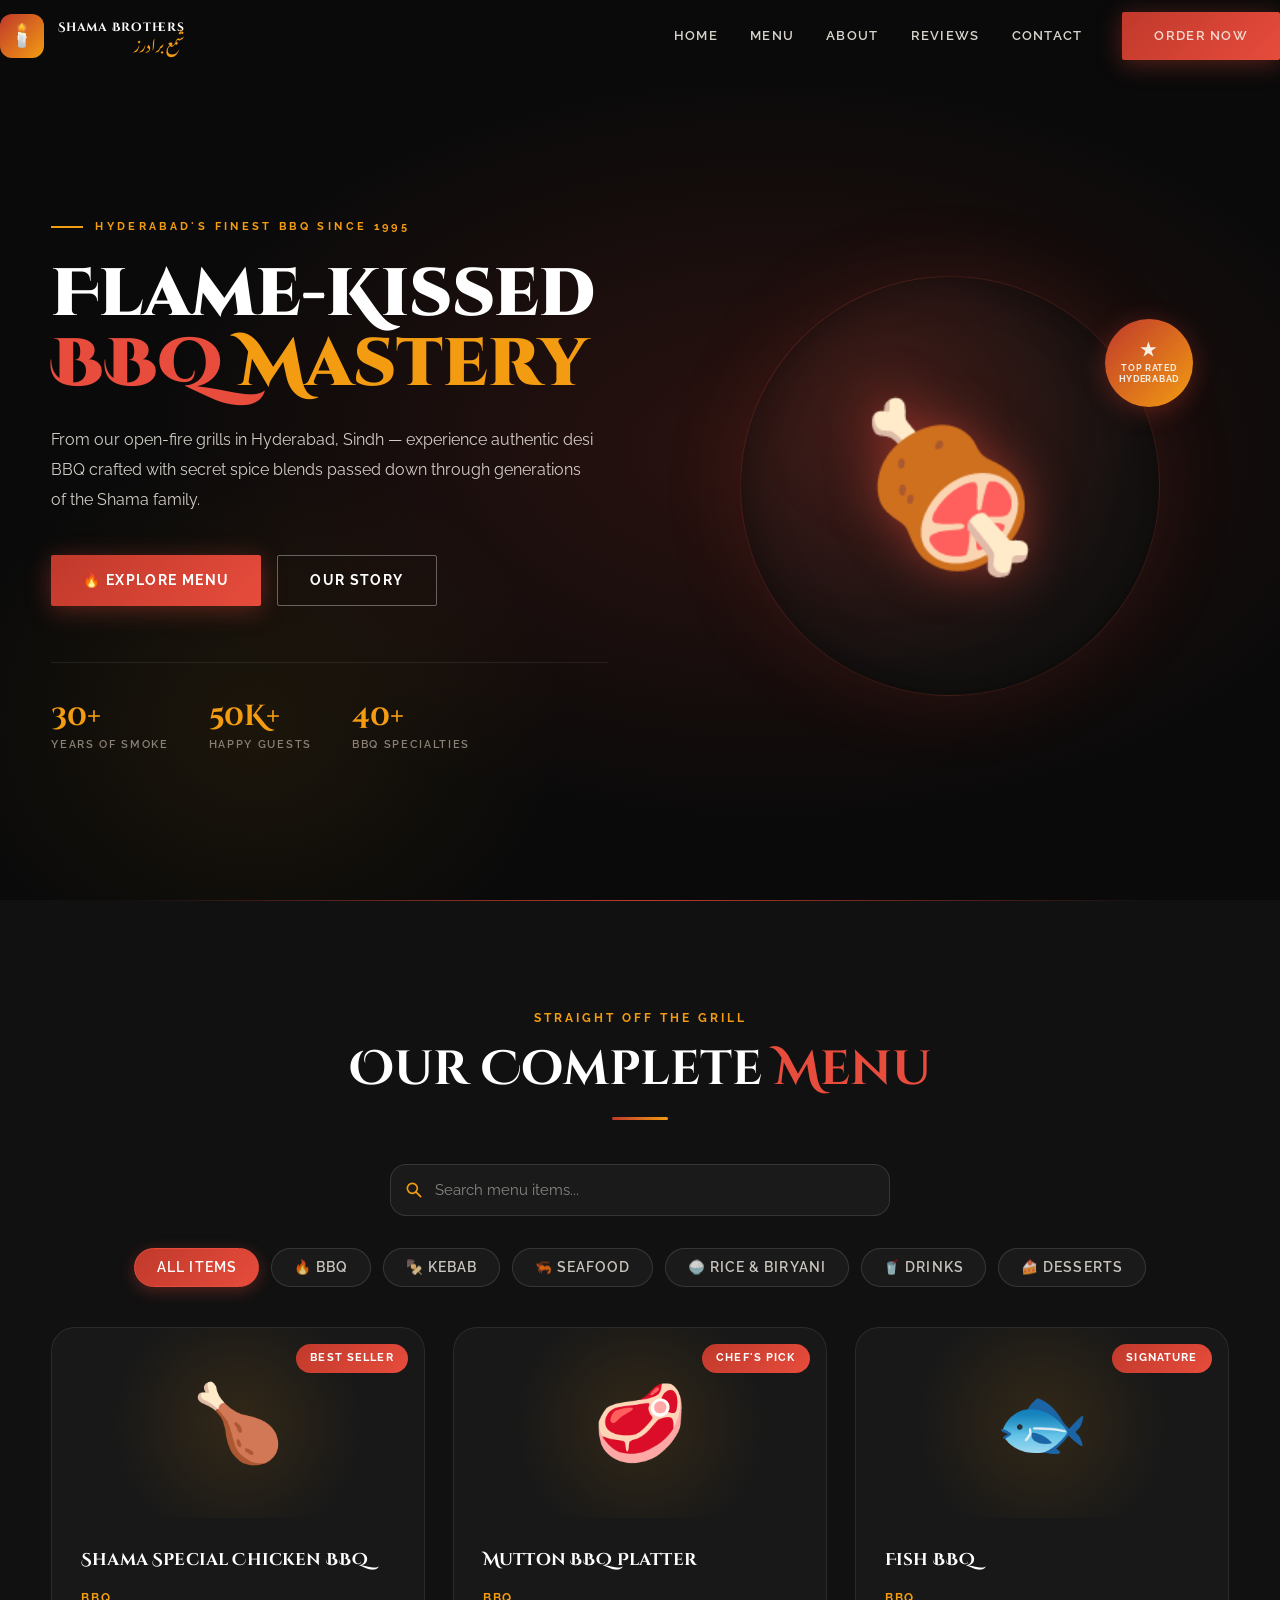
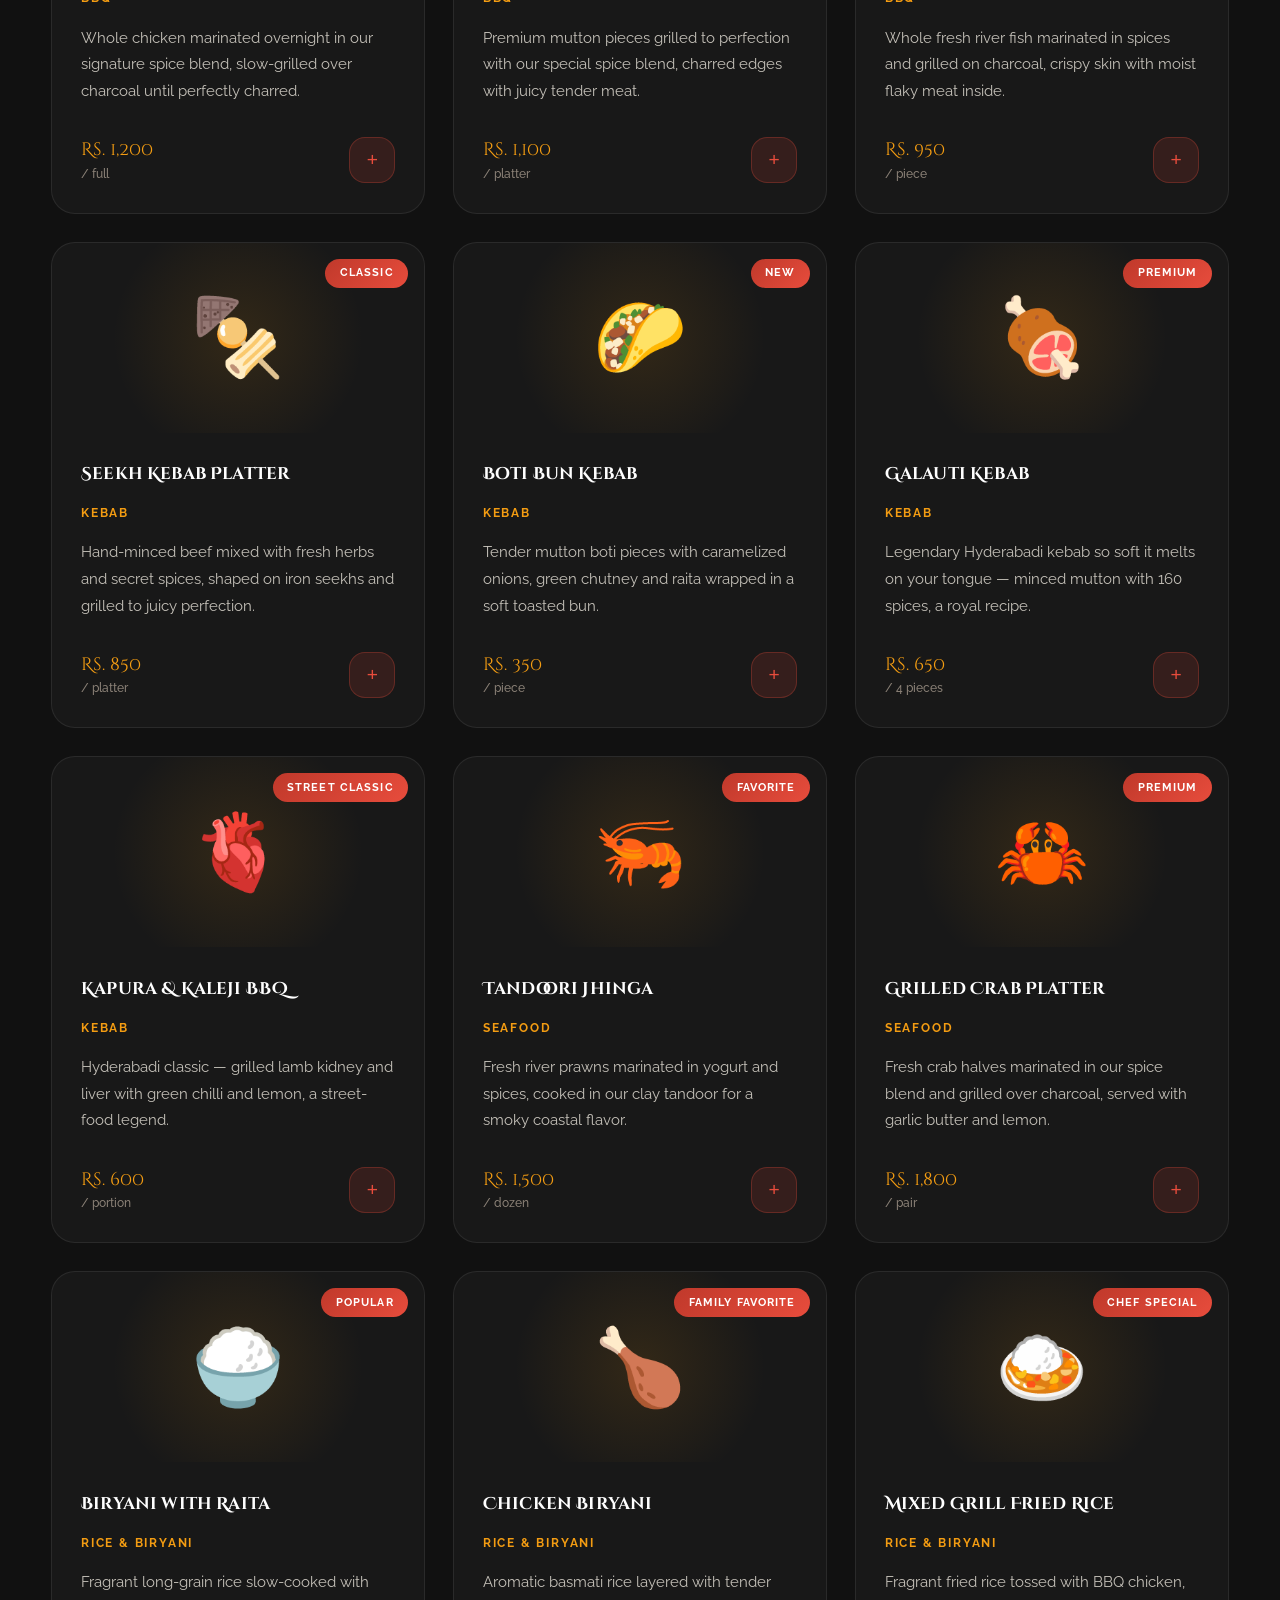
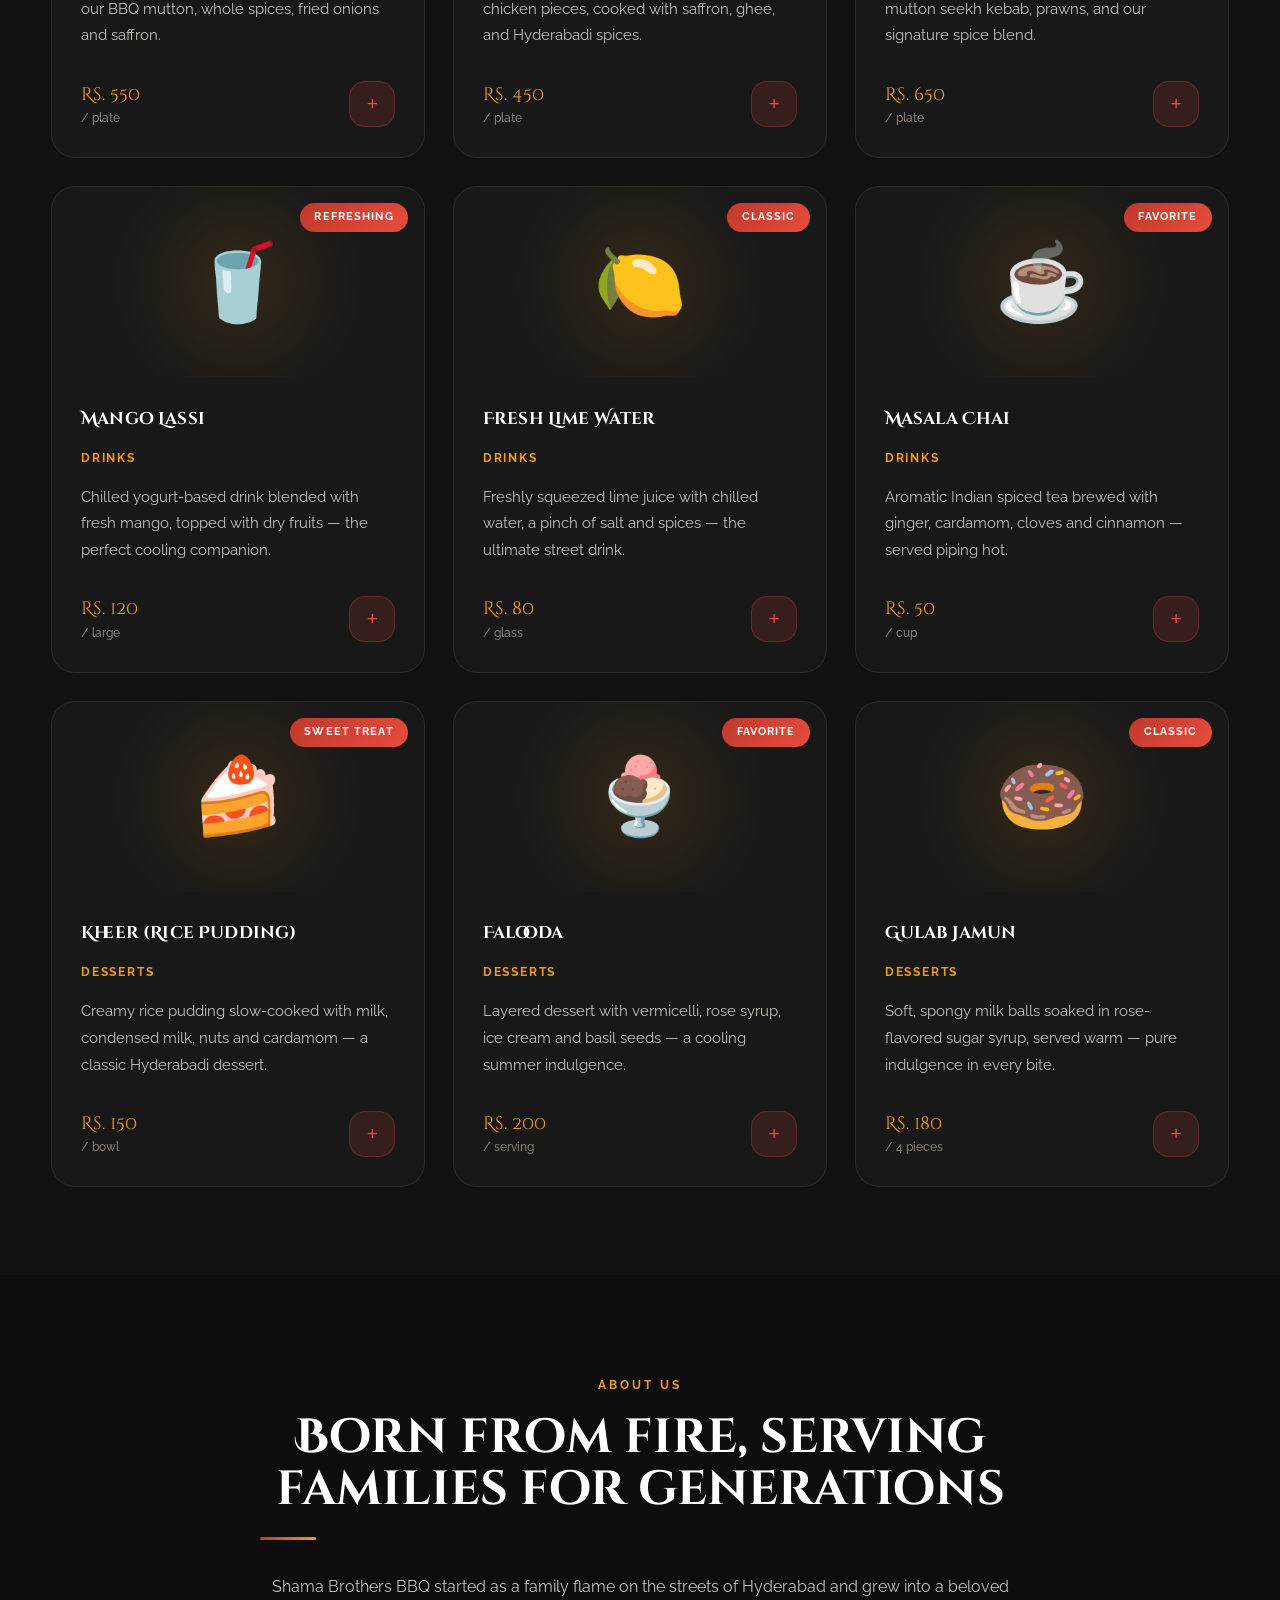
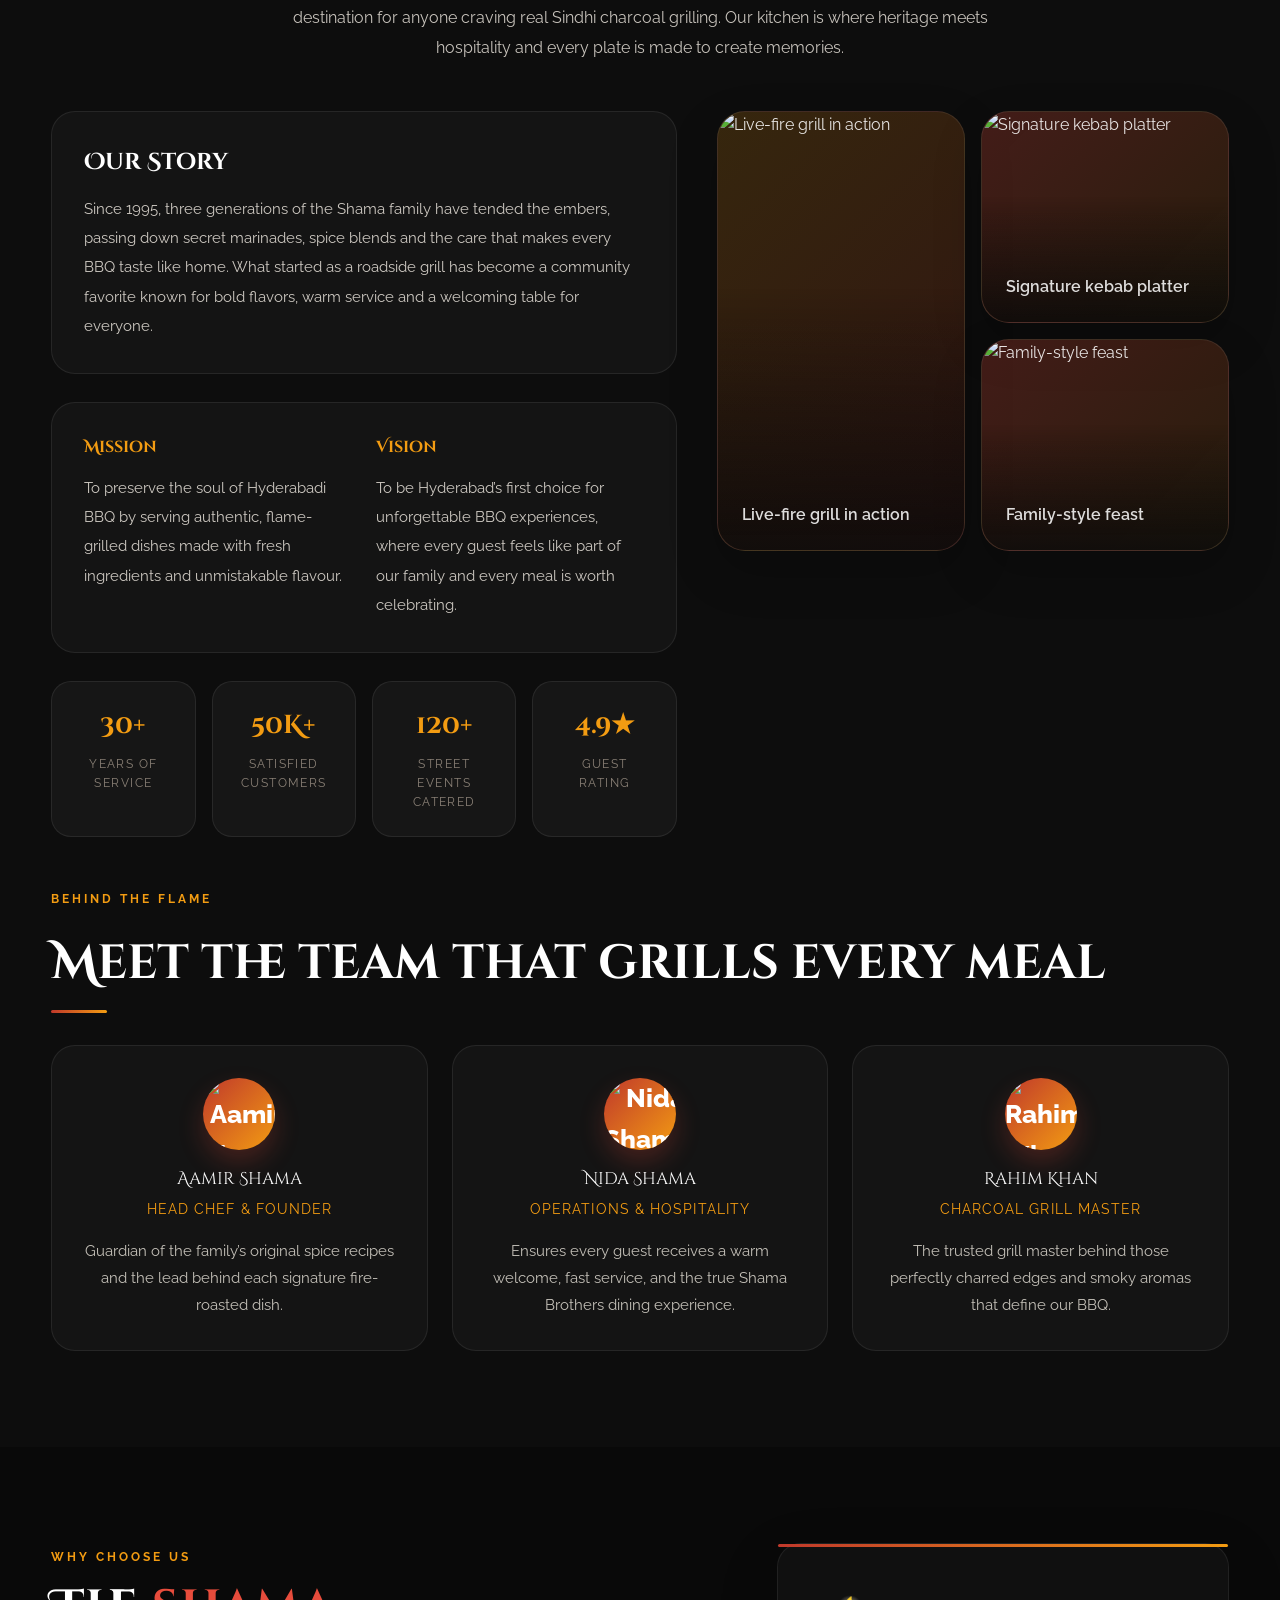
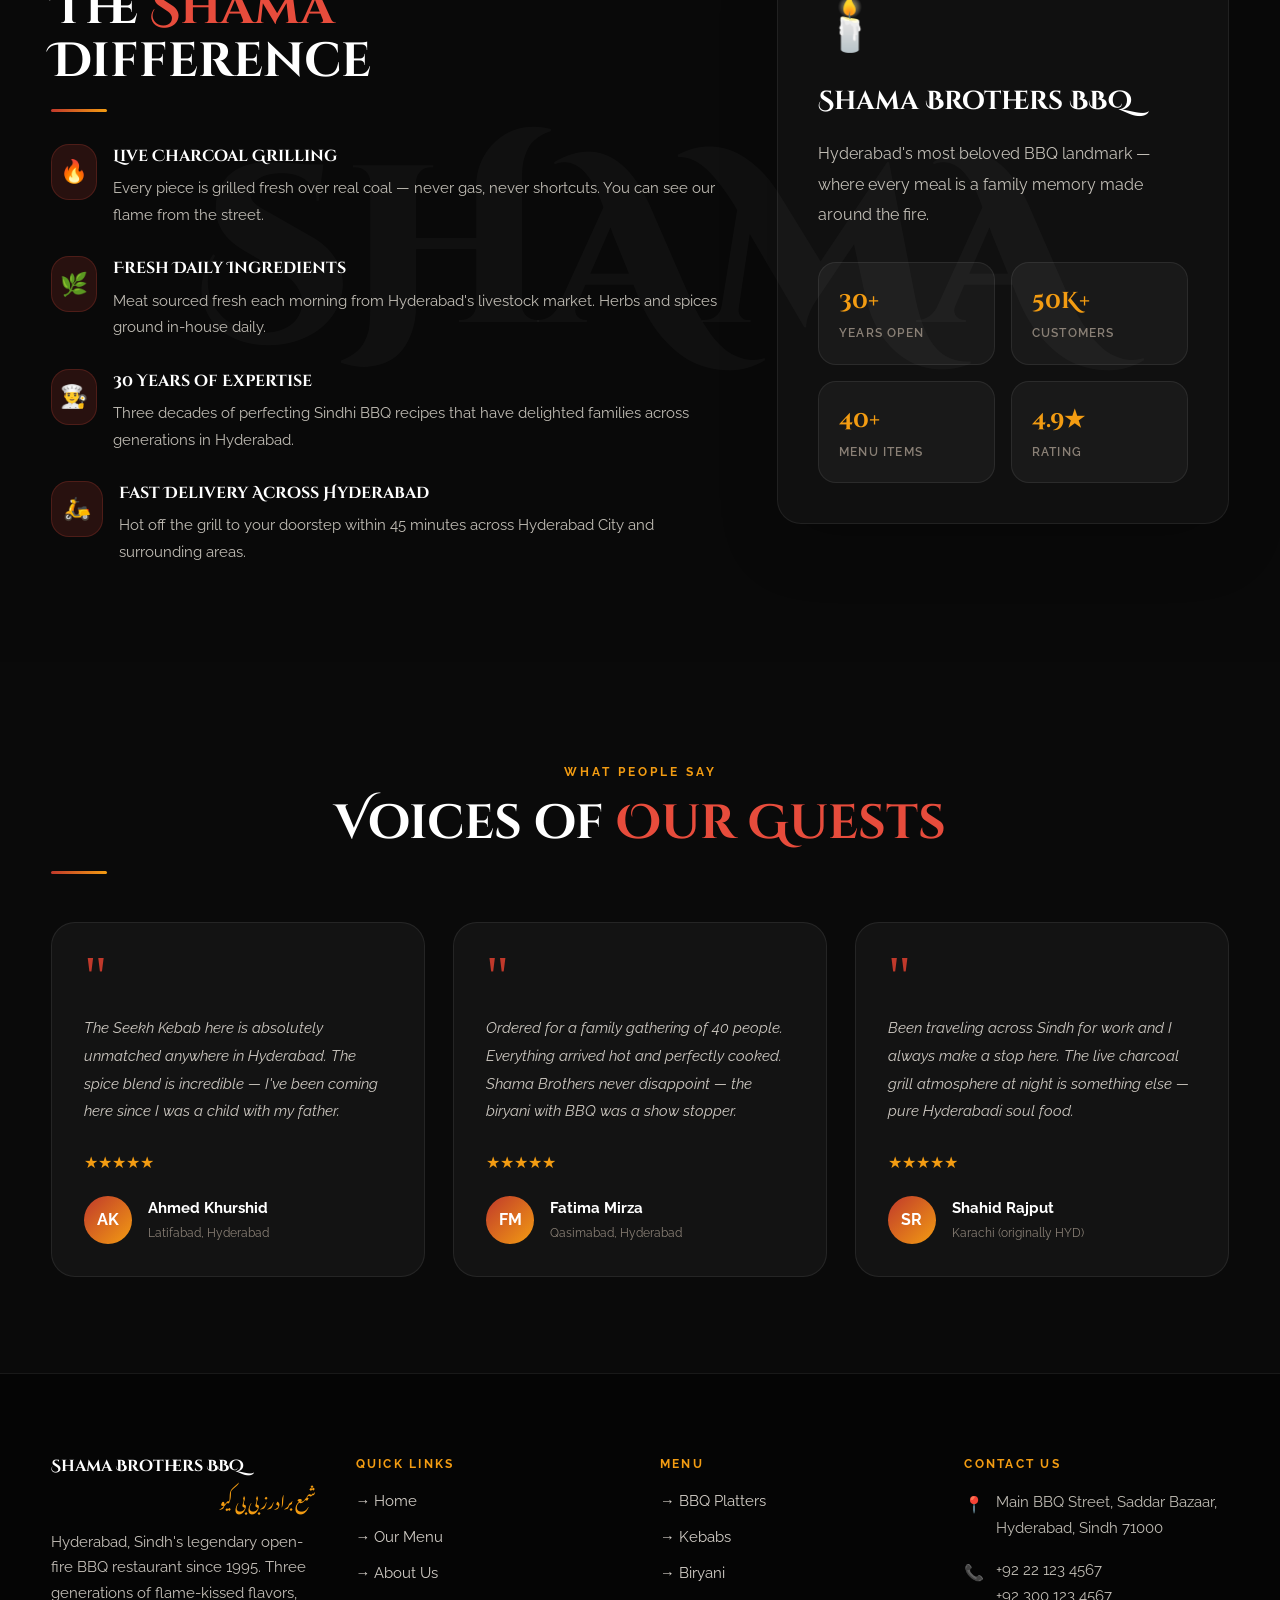
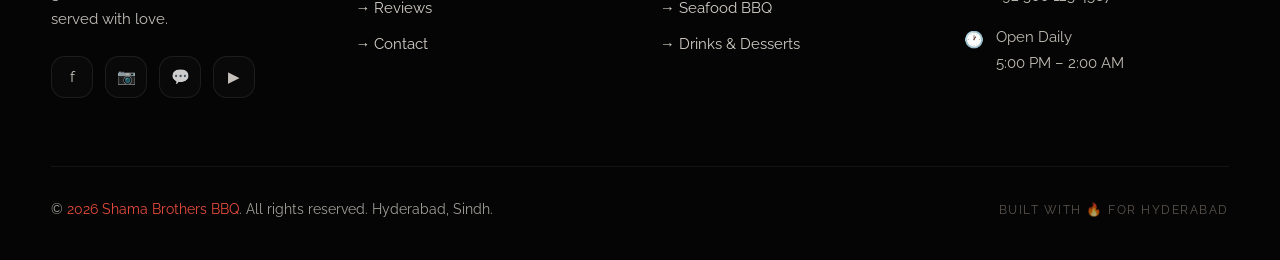
==== commit 1cd3ce45: "Day 3 Task Completed" ====
--- a/index.html
+++ b/index.html
@@ -23,7 +23,7 @@
     <div class="nav-links">
       <a href="#home">Home</a>
       <a href="#featured">Menu</a>
-      <a href="#why">About</a>
+      <a href="about.html">About</a>
       <a href="#testimonials">Reviews</a>
       <a href="#footer">Contact</a>
       <a href="#featured" class="btn btn-primary">Order Now</a>
@@ -37,7 +37,7 @@
 <div class="nav-mobile" id="nav-mobile">
   <a href="#home">Home</a>
   <a href="#featured">Menu</a>
-  <a href="#why">About</a>
+  <a href="about.html">About</a>
   <a href="#testimonials">Reviews</a>
   <a href="#footer">Contact</a>
   <a href="#featured" class="btn btn-primary" style="text-align:center">Order Now</a>
@@ -63,7 +63,7 @@
         </p>
         <div class="hero-cta fade-up fade-up-delay-3">
           <a href="#featured" class="btn btn-primary">🔥 Explore Menu</a>
-          <a href="#why" class="btn btn-outline">Our Story</a>
+          <a href="about.html" class="btn btn-outline">Our Story</a>
         </div>
         <div class="hero-stats fade-up fade-up-delay-4">
           <div>
@@ -375,6 +375,104 @@
     <div id="noResults" class="no-results" style="display: none;">
       <div class="no-results-icon">🔍</div>
       <div class="no-results-text">No items found. Try a different search or filter.</div>
+    </div>
+  </div>
+</section>
+
+<section class="about" id="about">
+  <div class="container">
+    <div class="about-header fade-up">
+      <span class="section-label">About Us</span>
+      <h2 class="section-title">Born from fire, serving families for generations</h2>
+      <div class="divider"></div>
+      <p class="about-intro-text fade-up fade-up-delay-1">Shama Brothers BBQ started as a family flame on the streets of Hyderabad and grew into a beloved destination for anyone craving real Sindhi charcoal grilling. Our kitchen is where heritage meets hospitality and every plate is made to create memories.</p>
+    </div>
+
+    <div class="about-grid">
+      <div class="about-copy fade-up fade-up-delay-2">
+        <div class="about-block">
+          <h3>Our Story</h3>
+          <p>Since 1995, three generations of the Shama family have tended the embers, passing down secret marinades, spice blends and the care that makes every BBQ taste like home. What started as a roadside grill has become a community favorite known for bold flavors, warm service and a welcoming table for everyone.</p>
+        </div>
+        <div class="about-block about-values">
+          <div>
+            <h4>Mission</h4>
+            <p>To preserve the soul of Hyderabadi BBQ by serving authentic, flame-grilled dishes made with fresh ingredients and unmistakable flavour.</p>
+          </div>
+          <div>
+            <h4>Vision</h4>
+            <p>To be Hyderabad’s first choice for unforgettable BBQ experiences, where every guest feels like part of our family and every meal is worth celebrating.</p>
+          </div>
+        </div>
+
+        <div class="about-stats fade-up fade-up-delay-3">
+          <div class="stat-card">
+            <div class="stat-value">30+</div>
+            <div class="stat-label">Years of Service</div>
+          </div>
+          <div class="stat-card">
+            <div class="stat-value">50K+</div>
+            <div class="stat-label">Satisfied Customers</div>
+          </div>
+          <div class="stat-card">
+            <div class="stat-value">120+</div>
+            <div class="stat-label">Street Events Catered</div>
+          </div>
+          <div class="stat-card">
+            <div class="stat-value">4.9★</div>
+            <div class="stat-label">Guest Rating</div>
+          </div>
+        </div>
+      </div>
+
+      <div class="about-visuals fade-up fade-up-delay-4">
+        <div class="image-grid">
+          <div class="image-card image-card-large">
+            <img src="https://images.unsplash.com/photo-1555939594-58d7cb561ad1?auto=format&fit=crop&w=600&q=80" alt="Live-fire grill in action" class="about-image">
+            <div class="image-overlay">Live-fire grill in action</div>
+          </div>
+          <div class="image-card">
+            <img src="https://images.unsplash.com/photo-1599487488170-d11ec9c172f0?auto=format&fit=crop&w=600&q=80" alt="Signature kebab platter" class="about-image">
+            <div class="image-overlay">Signature kebab platter</div>
+          </div>
+          <div class="image-card">
+            <img src="https://images.unsplash.com/photo-1544025162-d76694265947?auto=format&fit=crop&w=600&q=80" alt="Family-style feast" class="about-image">
+            <div class="image-overlay">Family-style feast</div>
+          </div>
+        </div>
+      </div>
+    </div>
+
+    <div class="team-section fade-up fade-up-delay-1">
+      <span class="section-label">Behind the Flame</span>
+      <h2 class="section-title">Meet the team that grills every meal</h2>
+      <div class="divider"></div>
+      <div class="team-grid">
+        <div class="team-card fade-up fade-up-delay-2">
+          <div class="team-avatar">
+            <img src="https://images.unsplash.com/photo-1577219491135-ce391730fb2c?auto=format&fit=crop&w=200&h=200&q=80" alt="Aamir Shama">
+          </div>
+          <div class="team-name">Aamir Shama</div>
+          <div class="team-role">Head Chef & Founder</div>
+          <p>Guardian of the family’s original spice recipes and the lead behind each signature fire-roasted dish.</p>
+        </div>
+        <div class="team-card fade-up fade-up-delay-3">
+          <div class="team-avatar">
+            <img src="https://images.unsplash.com/photo-1573496359142-b8d87734a5a2?auto=format&fit=crop&w=200&h=200&q=80" alt="Nida Shama">
+          </div>
+          <div class="team-name">Nida Shama</div>
+          <div class="team-role">Operations & Hospitality</div>
+          <p>Ensures every guest receives a warm welcome, fast service, and the true Shama Brothers dining experience.</p>
+        </div>
+        <div class="team-card fade-up fade-up-delay-4">
+          <div class="team-avatar">
+            <img src="https://images.unsplash.com/photo-1507003211169-0a1dd7228f2d?auto=format&fit=crop&w=200&h=200&q=80" alt="Rahim Khan">
+          </div>
+          <div class="team-name">Rahim Khan</div>
+          <div class="team-role">Charcoal Grill Master</div>
+          <p>The trusted grill master behind those perfectly charred edges and smoky aromas that define our BBQ.</p>
+        </div>
+      </div>
     </div>
   </div>
 </section>
@@ -514,7 +612,7 @@
         <div class="footer-links">
           <a href="#home">→ Home</a>
           <a href="#featured">→ Our Menu</a>
-          <a href="#why">→ About Us</a>
+          <a href="about.html">→ About Us</a>
           <a href="#testimonials">→ Reviews</a>
           <a href="#footer">→ Contact</a>
         </div>
--- a/css/style.css
+++ b/css/style.css
@@ -622,6 +622,223 @@
       box-shadow: 0 4px 16px rgba(231,76,60,.3);
     }
 
+    /* About Section */
+    .about {
+      padding: 6rem 0;
+      background: #0d0d0d;
+    }
+    .about-header {
+      text-align: center;
+      margin-bottom: 3rem;
+      max-width: 760px;
+      margin-left: auto;
+      margin-right: auto;
+    }
+    .about-intro-text {
+      font-size: 1rem;
+      color: rgba(245,239,230,.8);
+      line-height: 1.9;
+      margin-top: 1.5rem;
+      max-width: 760px;
+      margin-left: auto;
+      margin-right: auto;
+    }
+    .about-grid {
+      display: grid;
+      grid-template-columns: 1.1fr .9fr;
+      gap: 2.5rem;
+      align-items: start;
+      margin-bottom: 3rem;
+    }
+    .about-copy {
+      display: flex;
+      flex-direction: column;
+      gap: 1.75rem;
+    }
+    .about-block {
+      background: rgba(255,255,255,.03);
+      border: 1px solid rgba(255,255,255,.08);
+      border-radius: 24px;
+      padding: 2rem;
+      transition: border-color .3s ease, box-shadow .3s ease;
+    }
+    .about-block:hover {
+      border-color: rgba(243, 156, 18, 0.25);
+      box-shadow: 0 12px 30px rgba(243, 156, 18, 0.05);
+    }
+    .about-block h3,
+    .about-block h4 {
+      font-family: 'Cinzel Decorative', serif;
+      color: var(--white);
+      margin-bottom: .85rem;
+    }
+    .about-block h3 {
+      font-size: 1.45rem;
+    }
+    .about-block h4 {
+      font-size: 1rem;
+      color: var(--gold);
+    }
+    .about-block p {
+      color: rgba(245,239,230,.82);
+      line-height: 1.9;
+      font-size: .96rem;
+    }
+    .about-values {
+      display: grid;
+      grid-template-columns: repeat(2, minmax(0, 1fr));
+      gap: 1.5rem;
+    }
+    .about-stats {
+      display: grid;
+      grid-template-columns: repeat(4, minmax(0, 1fr));
+      gap: 1rem;
+    }
+    .stat-card {
+      background: rgba(255,255,255,.04);
+      border: 1px solid rgba(255,255,255,.08);
+      border-radius: 20px;
+      padding: 1.5rem;
+      text-align: center;
+      transition: transform .3s ease, border-color .3s ease, box-shadow .3s ease;
+    }
+    .stat-card:hover {
+      transform: translateY(-3px);
+      border-color: rgba(243, 156, 18, 0.3);
+      box-shadow: 0 10px 24px rgba(243, 156, 18, 0.05);
+    }
+    .stat-value {
+      font-family: 'Cinzel Decorative', serif;
+      font-size: 1.6rem;
+      font-weight: 700;
+      color: var(--gold);
+      margin-bottom: .5rem;
+    }
+    .stat-label {
+      font-size: .75rem;
+      text-transform: uppercase;
+      letter-spacing: .12em;
+      color: var(--muted);
+      line-height: 1.6;
+    }
+    .about-visuals {
+      display: flex;
+      justify-content: center;
+      align-items: stretch;
+    }
+    .image-grid {
+      display: grid;
+      grid-template-columns: 1fr 1fr;
+      grid-template-rows: repeat(2, 1fr);
+      gap: 1rem;
+      width: 100%;
+    }
+    .image-card {
+      position: relative;
+      min-height: 210px;
+      border-radius: 28px;
+      overflow: hidden;
+      background: linear-gradient(135deg, rgba(231,76,60,.25), rgba(243,156,18,.12));
+      border: 1px solid rgba(255,255,255,.08);
+      display: grid;
+      place-items: center;
+      color: rgba(255,255,255,.88);
+      box-shadow: 0 20px 50px rgba(0,0,0,.2);
+    }
+    .image-card-large {
+      grid-row: span 2;
+      min-height: 440px;
+      background: linear-gradient(135deg, rgba(243,156,18,.18), rgba(192,57,43,.2));
+    }
+    .about-image {
+      position: absolute;
+      inset: 0;
+      width: 100%;
+      height: 100%;
+      object-fit: cover;
+      transition: transform .5s ease;
+      z-index: 0;
+    }
+    .image-card:hover .about-image {
+      transform: scale(1.06);
+    }
+    .image-overlay {
+      position: absolute;
+      inset: 0;
+      display: flex;
+      align-items: flex-end;
+      padding: 1.5rem;
+      font-size: 1rem;
+      line-height: 1.4;
+      background: linear-gradient(180deg, transparent 40%, rgba(10,10,10,.82));
+      opacity: .98;
+      text-align: left;
+      font-weight: 600;
+      z-index: 1;
+    }
+    .team-section {
+      margin-top: 3rem;
+    }
+    .team-section .section-title {
+      margin-top: .75rem;
+    }
+    .team-grid {
+      display: grid;
+      grid-template-columns: repeat(3, minmax(0, 1fr));
+      gap: 1.5rem;
+      margin-top: 2rem;
+    }
+    .team-card {
+      background: rgba(255,255,255,.03);
+      border: 1px solid rgba(255,255,255,.08);
+      border-radius: 24px;
+      padding: 2rem;
+      text-align: center;
+      transition: transform .3s ease, border-color .3s ease, box-shadow .3s ease;
+    }
+    .team-card:hover {
+      transform: translateY(-5px);
+      border-color: rgba(243, 156, 18, 0.25);
+      box-shadow: 0 16px 40px rgba(0, 0, 0, 0.2);
+    }
+    .team-avatar {
+      width: 72px;
+      height: 72px;
+      border-radius: 50%;
+      margin: 0 auto 1rem;
+      display: grid;
+      place-items: center;
+      font-size: 1.6rem;
+      font-weight: 800;
+      background: linear-gradient(135deg, var(--ember), var(--gold));
+      color: var(--white);
+      box-shadow: 0 12px 26px rgba(231,76,60,.24);
+      overflow: hidden;
+    }
+    .team-avatar img {
+      width: 100%;
+      height: 100%;
+      object-fit: cover;
+    }
+    .team-name {
+      font-family: 'Cinzel Decorative', serif;
+      font-size: 1.05rem;
+      color: var(--white);
+      margin-bottom: .35rem;
+    }
+    .team-role {
+      font-size: .85rem;
+      letter-spacing: .08em;
+      text-transform: uppercase;
+      color: var(--gold);
+      margin-bottom: 1rem;
+    }
+    .team-card p {
+      color: rgba(245,239,230,.78);
+      line-height: 1.85;
+      font-size: .92rem;
+    }
+
     /* No Results */
     .no-results {
       text-align: center;
@@ -993,6 +1210,269 @@
     .fade-up-delay-2 { transition-delay: .2s; }
     .fade-up-delay-3 { transition-delay: .3s; }
     .fade-up-delay-4 { transition-delay: .4s; }
+
+    /* ── ABOUT PAGE SPECIFIC STYLES ─────────────────────────── */
+    .about-hero {
+      position: relative;
+      min-height: 55vh;
+      display: flex;
+      align-items: center;
+      justify-content: center;
+      text-align: center;
+      padding-top: var(--nav-h);
+      overflow: hidden;
+    }
+    .about-hero-bg {
+      position: absolute;
+      inset: 0;
+      background: linear-gradient(180deg, rgba(10,10,10,0.55) 0%, rgba(10,10,10,0.96) 100%),
+                  url('https://images.unsplash.com/photo-1555939594-58d7cb561ad1?auto=format&fit=crop&w=1600&q=80') center/cover no-repeat;
+      z-index: 0;
+    }
+    .about-hero .container {
+      position: relative;
+      z-index: 1;
+    }
+    .about-hero-title {
+      font-family: 'Cinzel Decorative', serif;
+      font-size: clamp(2.4rem, 6vw, 4.5rem);
+      font-weight: 900;
+      color: var(--white);
+      margin-bottom: 1rem;
+      line-height: 1.1;
+      letter-spacing: 0.02em;
+    }
+    .about-hero-subtitle {
+      font-size: clamp(0.85rem, 2vw, 1.1rem);
+      color: var(--gold);
+      font-weight: 700;
+      letter-spacing: 0.25em;
+      text-transform: uppercase;
+    }
+
+    /* Heritage Timeline */
+    .heritage {
+      padding: 6.5rem 0;
+      background: var(--black);
+    }
+    .heritage-grid {
+      display: grid;
+      grid-template-columns: 1.1fr 0.9fr;
+      gap: 4.5rem;
+      align-items: start;
+    }
+    .heritage-story h3 {
+      font-family: 'Cinzel Decorative', serif;
+      font-size: 1.8rem;
+      color: var(--white);
+      margin-bottom: 1.5rem;
+    }
+    .heritage-story p {
+      color: rgba(245,239,230,0.8);
+      font-size: 1rem;
+      line-height: 1.95;
+      margin-bottom: 1.5rem;
+    }
+    .heritage-story p strong {
+      color: var(--gold);
+    }
+    
+    .timeline {
+      position: relative;
+      padding-left: 2rem;
+      border-left: 2px solid rgba(243,156,18,0.2);
+      margin-top: 1rem;
+    }
+    .timeline-item {
+      position: relative;
+      margin-bottom: 3rem;
+    }
+    .timeline-item:last-child {
+      margin-bottom: 0;
+    }
+    .timeline-dot {
+      position: absolute;
+      left: calc(-2rem - 6px);
+      top: 6px;
+      width: 10px;
+      height: 10px;
+      border-radius: 50%;
+      background: var(--gold);
+      box-shadow: 0 0 10px var(--gold);
+      transition: transform 0.3s ease;
+    }
+    .timeline-item:hover .timeline-dot {
+      transform: scale(1.5);
+      background: var(--flame);
+      box-shadow: 0 0 15px var(--flame);
+    }
+    .timeline-year {
+      font-family: 'Cinzel Decorative', serif;
+      font-size: 1.3rem;
+      font-weight: 700;
+      color: var(--flame);
+      margin-bottom: 0.5rem;
+    }
+    .timeline-title {
+      font-size: 1.05rem;
+      font-weight: 700;
+      color: var(--white);
+      margin-bottom: 0.5rem;
+    }
+    .timeline-desc {
+      font-size: 0.92rem;
+      color: rgba(245,239,230,0.75);
+      line-height: 1.7;
+    }
+
+    /* Core Values */
+    .values {
+      padding: 6.5rem 0;
+      background: #0d0d0d;
+      position: relative;
+      border-top: 1px solid rgba(255,255,255,0.04);
+    }
+    .values-grid {
+      display: grid;
+      grid-template-columns: repeat(3, 1fr);
+      gap: 2rem;
+      margin-top: 1.5rem;
+    }
+    .value-card {
+      background: rgba(255,255,255,0.03);
+      border: 1px solid rgba(255,255,255,0.07);
+      border-radius: 24px;
+      padding: 2.5rem 2rem;
+      text-align: center;
+      transition: all 0.3s ease;
+    }
+    .value-card:hover {
+      transform: translateY(-8px);
+      border-color: rgba(243,156,18,0.3);
+      box-shadow: 0 20px 40px rgba(0,0,0,0.3);
+      background: rgba(255,255,255,0.04);
+    }
+    .value-icon {
+      font-size: 2.8rem;
+      margin-bottom: 1.5rem;
+      display: inline-block;
+      filter: drop-shadow(0 4px 10px rgba(243,156,18,0.2));
+    }
+    .value-card h3 {
+      font-family: 'Cinzel Decorative', serif;
+      font-size: 1.25rem;
+      color: var(--white);
+      margin-bottom: 1rem;
+    }
+    .value-card p {
+      font-size: 0.95rem;
+      color: rgba(245,239,230,0.78);
+      line-height: 1.8;
+    }
+
+    /* Stats Banner (Wide Row) */
+    .about-stats-banner {
+      padding: 5rem 0;
+      background: linear-gradient(135deg, #121212 0%, #080808 100%);
+      border-top: 1px solid rgba(255,255,255,0.05);
+      border-bottom: 1px solid rgba(255,255,255,0.05);
+    }
+    .stats-banner-grid {
+      display: grid;
+      grid-template-columns: repeat(4, 1fr);
+      gap: 2.5rem;
+      text-align: center;
+    }
+    .stat-banner-item {
+      position: relative;
+    }
+    .stat-banner-item:not(:last-child)::after {
+      content: '';
+      position: absolute;
+      right: -1.25rem;
+      top: 20%;
+      height: 60%;
+      width: 1px;
+      background: rgba(255,255,255,0.08);
+    }
+    .stat-banner-num {
+      font-family: 'Cinzel Decorative', serif;
+      font-size: clamp(2rem, 5vw, 3.2rem);
+      font-weight: 700;
+      color: var(--gold);
+      line-height: 1;
+      margin-bottom: 0.5rem;
+      text-shadow: 0 4px 15px rgba(243,156,18,0.15);
+    }
+    .stat-banner-label {
+      font-size: 0.75rem;
+      font-weight: 700;
+      letter-spacing: 0.15em;
+      text-transform: uppercase;
+      color: var(--cream);
+    }
+    .stat-banner-desc {
+      font-size: 0.85rem;
+      color: var(--muted);
+      margin-top: 0.25rem;
+    }
+
+    /* Restaurant Gallery Grid */
+    .restaurant-gallery {
+      padding: 6.5rem 0;
+      background: var(--black);
+      border-top: 1px solid rgba(255,255,255,0.04);
+    }
+    .gallery-masonry {
+      display: grid;
+      grid-template-columns: repeat(4, 1fr);
+      grid-auto-rows: 240px;
+      gap: 1.5rem;
+      margin-top: 1.5rem;
+    }
+    .gallery-item {
+      position: relative;
+      border-radius: 24px;
+      overflow: hidden;
+      border: 1px solid rgba(255,255,255,0.08);
+      box-shadow: 0 15px 35px rgba(0,0,0,0.25);
+    }
+    .gallery-item img {
+      width: 100%;
+      height: 100%;
+      object-fit: cover;
+      transition: transform 0.6s cubic-bezier(0.25, 1, 0.5, 1);
+    }
+    .gallery-item:hover img {
+      transform: scale(1.08);
+    }
+    .gallery-item-overlay {
+      position: absolute;
+      inset: 0;
+      background: linear-gradient(180deg, transparent 40%, rgba(10,10,10,0.85) 100%);
+      display: flex;
+      align-items: flex-end;
+      padding: 1.5rem;
+      opacity: 0;
+      transition: opacity 0.4s ease;
+    }
+    .gallery-item:hover .gallery-item-overlay {
+      opacity: 1;
+    }
+    .gallery-item-text {
+      font-family: 'Raleway', sans-serif;
+      font-weight: 700;
+      font-size: 0.85rem;
+      color: var(--white);
+      letter-spacing: 0.1em;
+      text-transform: uppercase;
+    }
+    .gallery-span-2-w {
+      grid-column: span 2;
+    }
+    .gallery-span-2-h {
+      grid-row: span 2;
+    }
 
     /* ── RESPONSIVE ─────────────────────────────────────────── */
     @media (max-width: 900px) {
@@ -1005,10 +1485,18 @@
       .hero-stats { justify-content: center; gap: 2rem; }
       .hero-visual { order: -1; }
       .hero-badge { right: 5%; }
+      .about-grid { grid-template-columns: 1fr; gap: 2.5rem; }
       .why-layout { grid-template-columns: 1fr; }
       .why-visual { display: none; }
       .footer-grid { grid-template-columns: 1fr 1fr; }
       .dishes-grid { grid-template-columns: repeat(2, minmax(220px, 1fr)); }
+
+      /* About Page Responsive */
+      .heritage-grid { grid-template-columns: 1fr; gap: 3rem; }
+      .values-grid { grid-template-columns: 1fr; gap: 1.5rem; }
+      .stats-banner-grid { grid-template-columns: 1fr 1fr; gap: 2rem; }
+      .stat-banner-item:not(:last-child)::after { display: none; }
+      .gallery-masonry { grid-template-columns: 1fr 1fr; grid-auto-rows: 180px; }
     }
     @media (max-width: 720px) {
       .hero-stats { flex-wrap: wrap; gap: 1.5rem; }
@@ -1018,42 +1506,34 @@
       .hero-eyebrow, .hero-cta { justify-content: center; }
       .hero-subtitle { max-width: 100%; }
       .nav-mobile { padding: 1.5rem; }
+      .menu-search-input { font-size: .9rem; }
+      .about-stats { grid-template-columns: repeat(2, minmax(0, 1fr)); gap: 1rem; }
+      .team-grid { grid-template-columns: 1fr; gap: 2rem; }
     }
     @media (max-width: 580px) {
       .hero-badge { top: 6%; right: 5%; width: 80px; height: 80px; }
       .hero-title { font-size: clamp(2.4rem, 10vw, 3.6rem); }
       .hero-subtitle { font-size: .98rem; }
-      .testimonials-grid { gap: 1.25rem; }
+      .testimonials-grid { grid-template-columns: 1fr; gap: 1.25rem; }
       .footer-bottom { flex-direction: column; text-align: center; }
-    }
-    .dishes-grid { grid-template-columns: repeat(2, minmax(220px, 1fr)); }
-    .menu-filters { gap: 0.5rem; }
-    .filter-btn { padding: 0.55rem 1rem; font-size: .8rem; }
-  }
-  @media (max-width: 720px) {
-    .hero-stats { flex-wrap: wrap; gap: 1.5rem; }
-    .footer-grid { grid-template-columns: 1fr; }
-    .footer-bottom { flex-direction: column; text-align: center; }
-    .why-card-stats { grid-template-columns: 1fr 1fr; }
-    .hero-eyebrow, .hero-cta { justify-content: center; }
-    .hero-subtitle { max-width: 100%; }
-    .nav-mobile { padding: 1.5rem; }
-    .menu-search-input { font-size: .9rem; }
-  }
-  @media (max-width: 580px) {
-    .hero-badge { top: 6%; right: 5%; width: 80px; height: 80px; }
-    .hero-title { font-size: clamp(2.4rem, 10vw, 3.6rem); }
-    .hero-subtitle { font-size: .98rem; }
-    .testimonials-grid { gap: 1.25rem; }
-    .footer-bottom { flex-direction: column; text-align: center; }
-    .menu-filters { flex-wrap: wrap; gap: 0.5rem; }
-    .filter-btn { padding: 0.5rem 0.85rem; font-size: .75rem; }
-  }
-  @media (max-width: 480px) {
-    .dishes-grid { grid-template-columns: 1fr; }
-    .hero-grid { gap: 2rem; }
-    .hero-cta { justify-content: center; }
-    .menu-filters { flex-direction: column; }
-    .filter-btn { width: 100%; }
-    .menu-search-input { font-size: .9rem; padding: 0.85rem 1rem 0.85rem 2.4rem; }
-  }
+      .menu-filters { flex-wrap: wrap; gap: 0.5rem; }
+      .filter-btn { padding: 0.5rem 0.85rem; font-size: .75rem; }
+      .about-values { grid-template-columns: 1fr; }
+      .image-grid { grid-template-columns: 1fr; grid-template-rows: auto; }
+      .image-card-large { grid-row: auto; min-height: 250px; }
+
+      /* About Page Responsive */
+      .stats-banner-grid { grid-template-columns: 1fr; gap: 1.5rem; }
+      .gallery-masonry { grid-template-columns: 1fr; grid-auto-rows: 200px; }
+      .gallery-span-2-w { grid-column: auto; }
+      .gallery-span-2-h { grid-row: auto; }
+    }
+    @media (max-width: 480px) {
+      .dishes-grid { grid-template-columns: 1fr; }
+      .hero-grid { gap: 2rem; }
+      .hero-cta { justify-content: center; }
+      .menu-filters { flex-direction: column; }
+      .filter-btn { width: 100%; }
+      .menu-search-input { font-size: .9rem; padding: 0.85rem 1rem 0.85rem 2.4rem; }
+      .about-stats { grid-template-columns: 1fr; }
+    }
